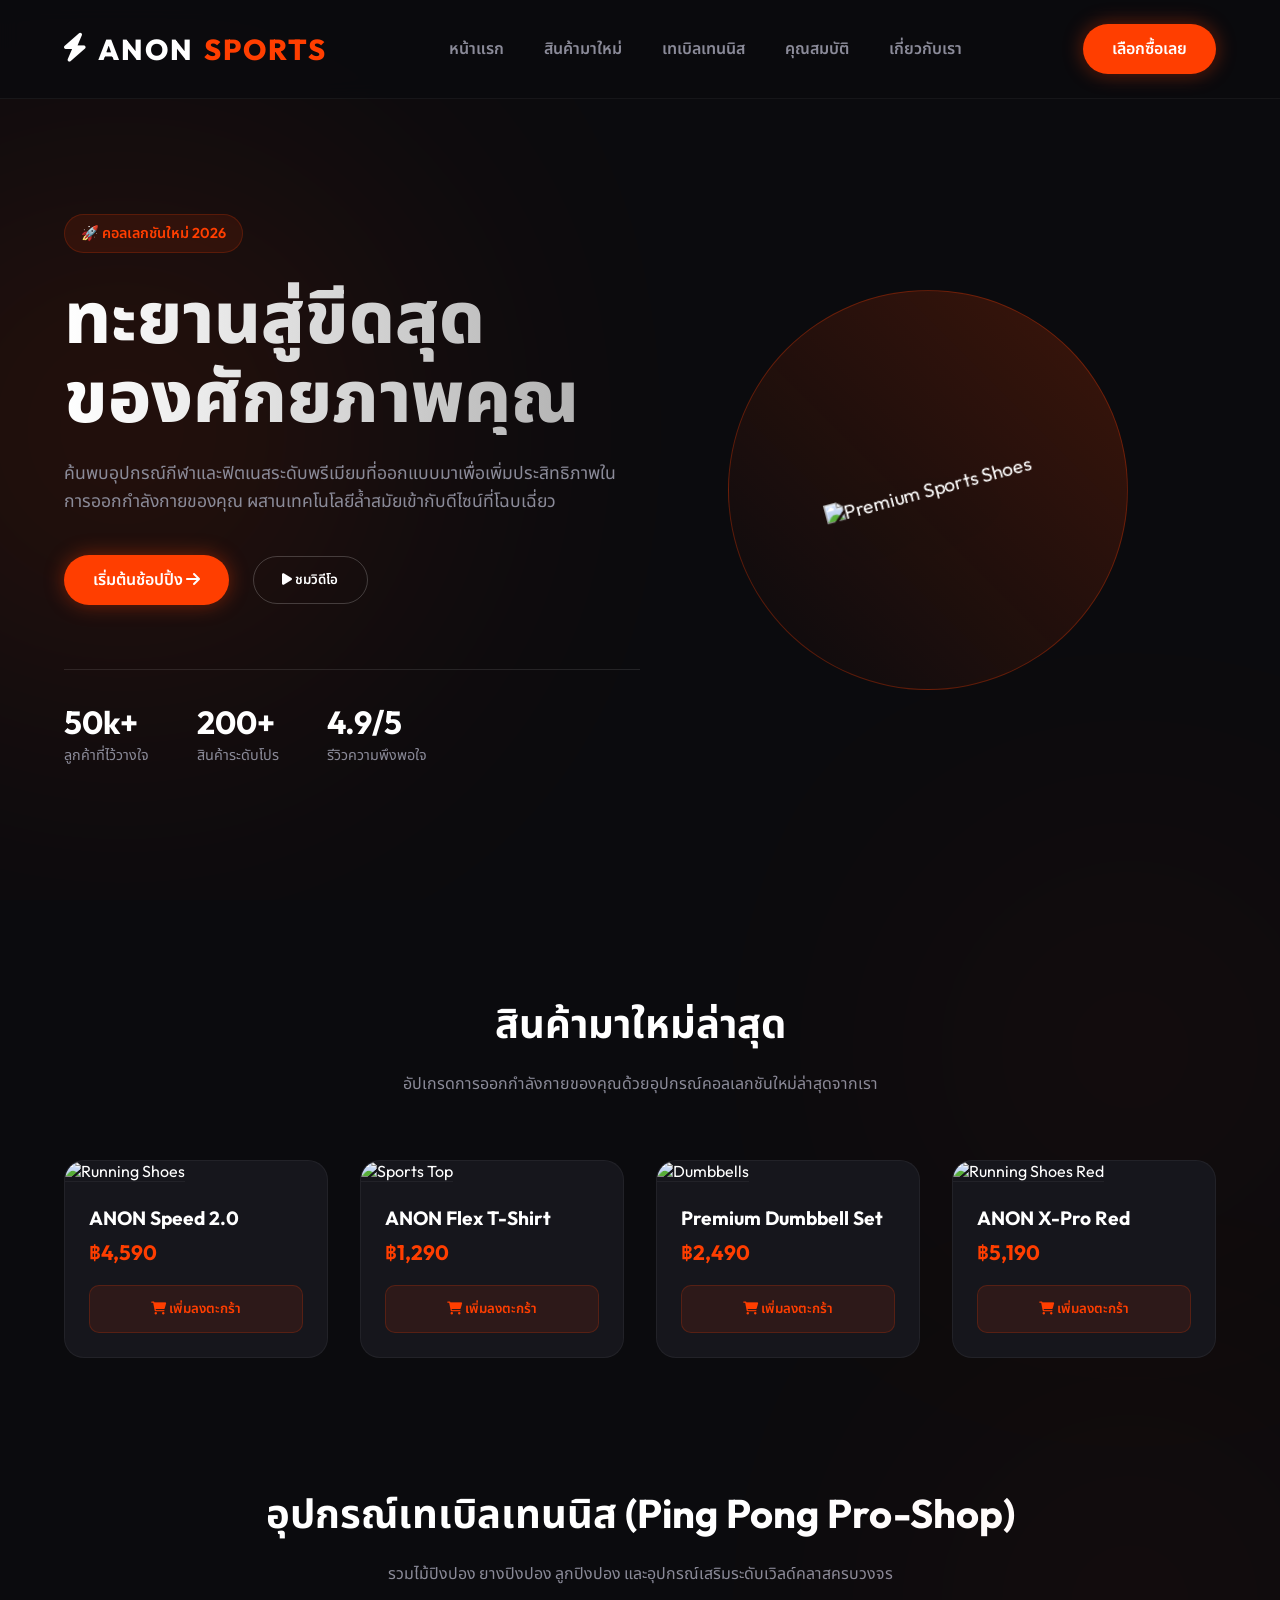
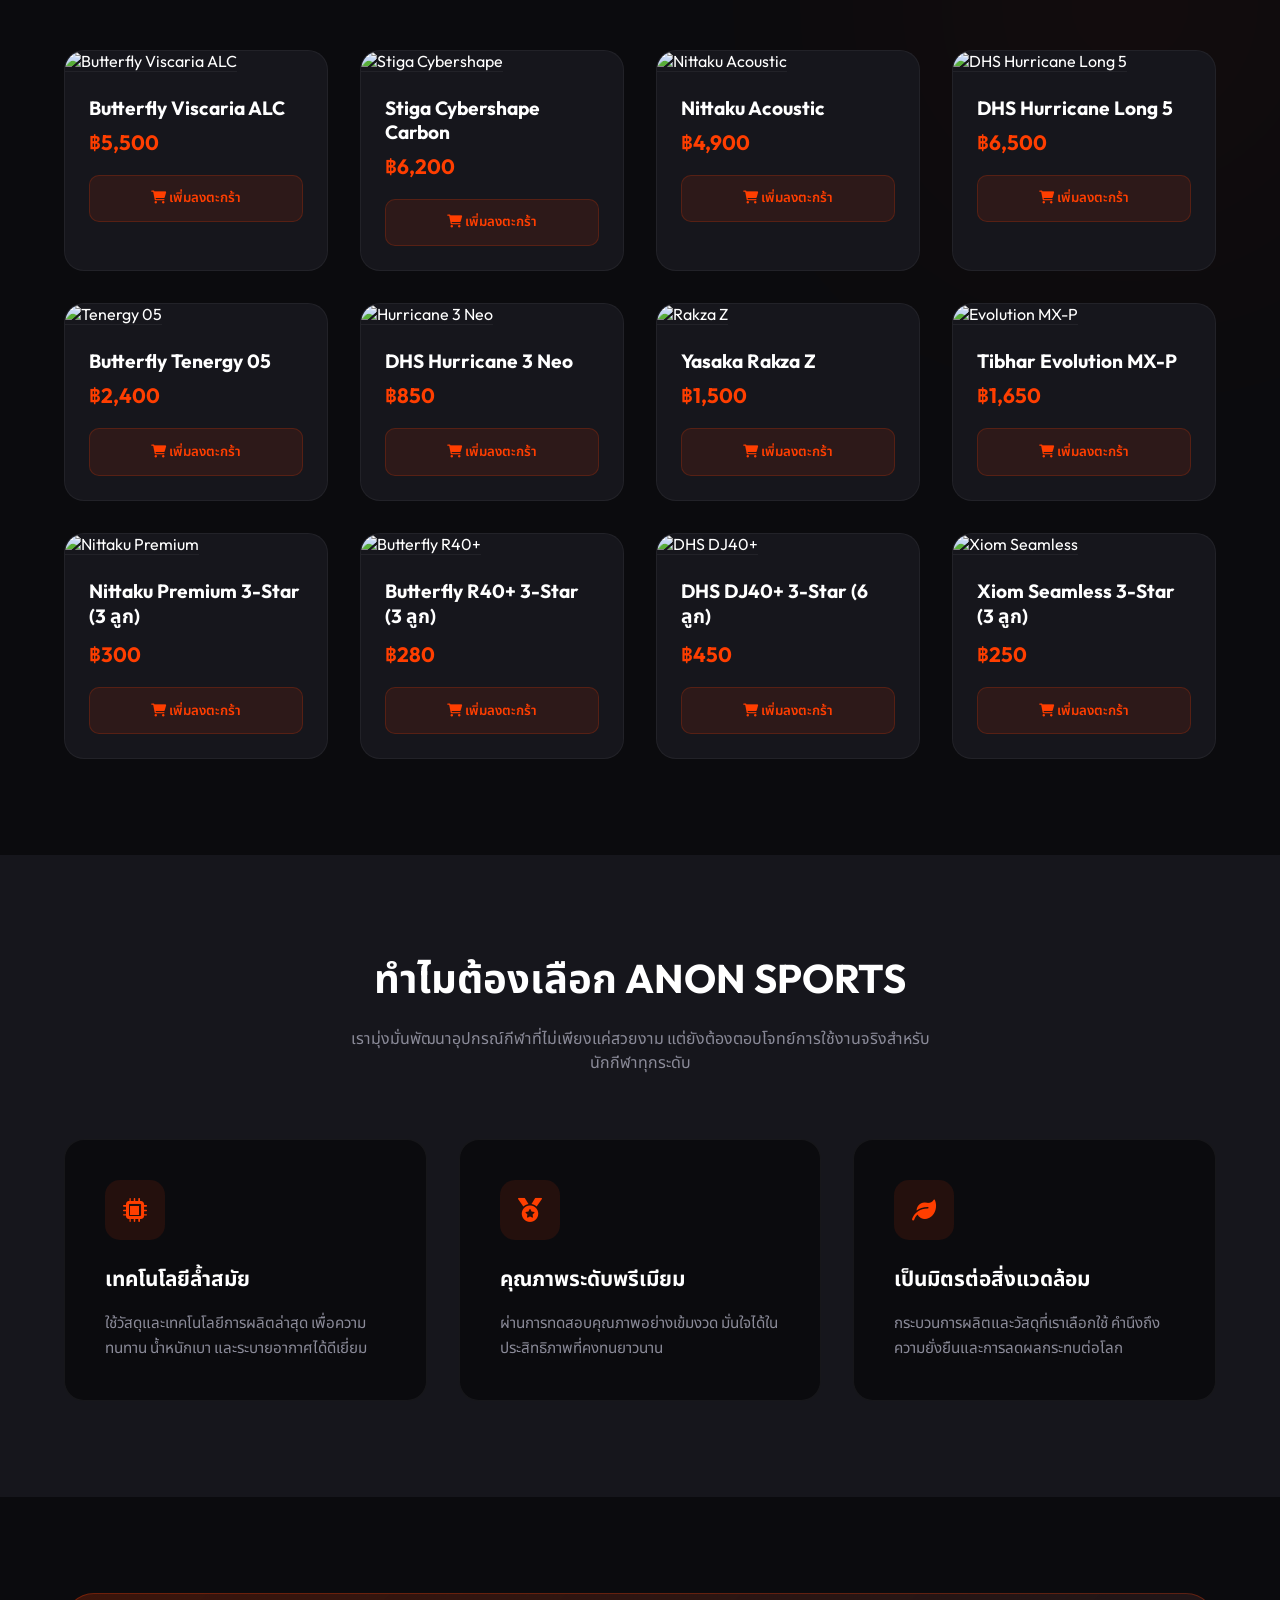
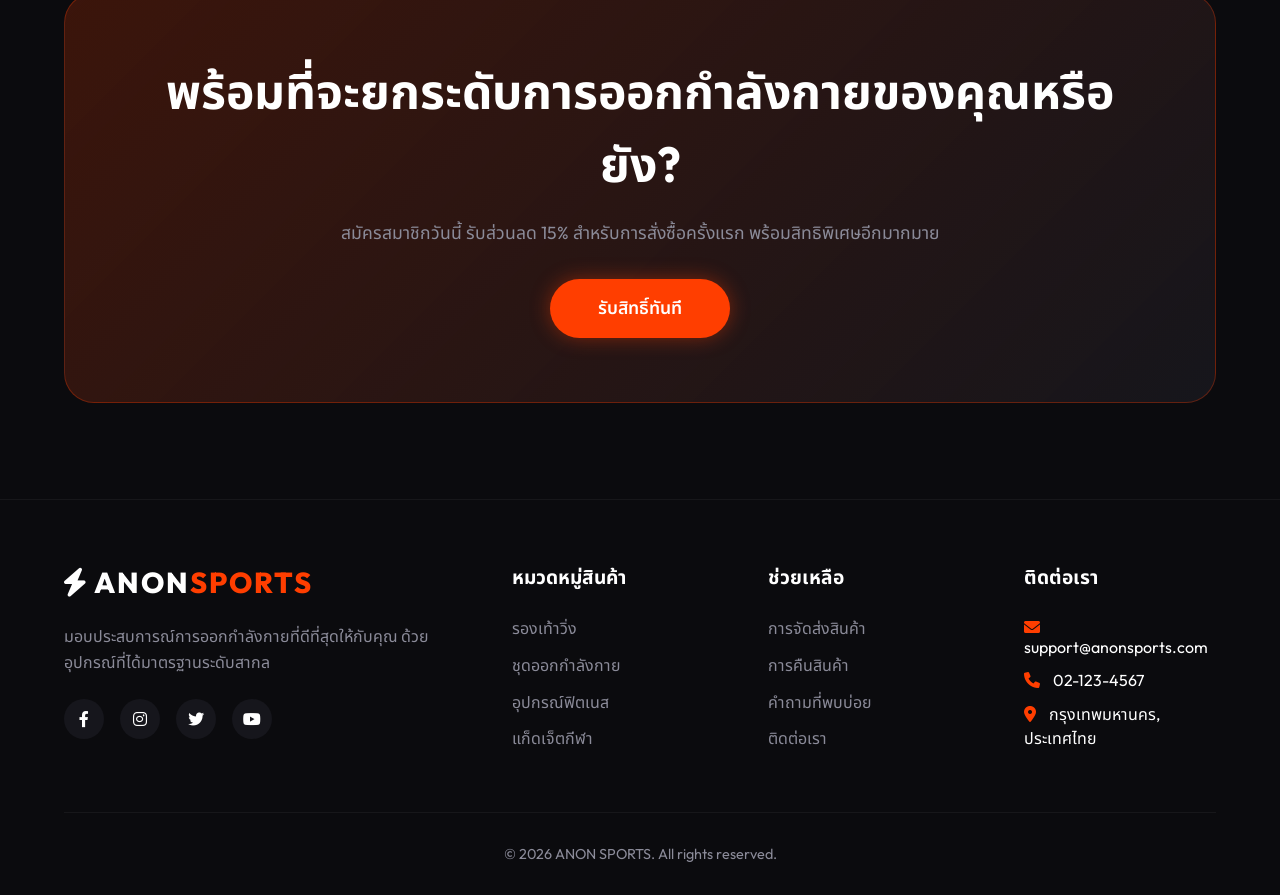
==== index1.html @ 12993f87 "send homework" ====
<!DOCTYPE html>
<html lang="th">
<head>
    <meta charset="UTF-8">
    <meta name="viewport" content="width=device-width, initial-scale=1.0">
    <meta name="referrer" content="no-referrer">
    <title>ANON SPORTS - ยกระดับศักยภาพของคุณ</title>
    <meta name="description" content="ANON SPORTS ผู้นำด้านอุปกรณ์กีฬาและฟิตเนสระดับพรีเมียม เพื่อผลลัพธ์ที่ดีที่สุดของคุณ">
    <link href="https://fonts.googleapis.com/css2?family=Outfit:wght@300;400;600;800&family=Noto+Sans+Thai:wght@300;400;600;700&display=swap" rel="stylesheet">
    <link href="https://cdnjs.cloudflare.com/ajax/libs/font-awesome/6.0.0/css/all.min.css" rel="stylesheet">
    <style>
        :root {
            --bg-color: #0b0b0e;
            --surface-color: #16161c;
            --primary-color: #ff3e00;
            --primary-glow: rgba(255, 62, 0, 0.4);
            --text-main: #ffffff;
            --text-muted: #8b8b99;
        }

        * {
            margin: 0;
            padding: 0;
            box-sizing: border-box;
            font-family: 'Outfit', 'Noto Sans Thai', sans-serif;
        }

        body {
            background-color: var(--bg-color);
            color: var(--text-main);
            overflow-x: hidden;
            scroll-behavior: smooth;
        }

        /* Navbar */
        nav {
            display: flex;
            justify-content: space-between;
            align-items: center;
            padding: 1.5rem 5%;
            position: fixed;
            width: 100%;
            top: 0;
            z-index: 100;
            background: rgba(11, 11, 14, 0.8);
            backdrop-filter: blur(10px);
            border-bottom: 1px solid rgba(255, 255, 255, 0.05);
        }

        .logo {
            font-size: 1.8rem;
            font-weight: 800;
            letter-spacing: 2px;
            color: var(--text-main);
            text-decoration: none;
            display: flex;
            align-items: center;
            gap: 10px;
        }

        .logo span {
            color: var(--primary-color);
        }

        .nav-links {
            display: flex;
            gap: 2.5rem;
        }

        .nav-links a {
            color: var(--text-muted);
            text-decoration: none;
            font-weight: 600;
            transition: color 0.3s ease;
        }

        .nav-links a:hover {
            color: var(--text-main);
        }

        .btn-primary {
            background: var(--primary-color);
            color: white;
            padding: 0.8rem 1.8rem;
            border-radius: 30px;
            text-decoration: none;
            font-weight: 600;
            transition: all 0.3s ease;
            box-shadow: 0 0 20px var(--primary-glow);
            border: none;
            cursor: pointer;
        }

        .btn-primary:hover {
            transform: translateY(-2px);
            box-shadow: 0 0 30px var(--primary-color);
            background: #ff5522;
        }

        .btn-outline {
            background: transparent;
            color: var(--text-main);
            padding: 0.8rem 1.8rem;
            border-radius: 30px;
            text-decoration: none;
            font-weight: 600;
            border: 1px solid rgba(255, 255, 255, 0.2);
            transition: all 0.3s ease;
        }

        .btn-outline:hover {
            border-color: var(--primary-color);
            color: var(--primary-color);
        }

        /* Hero Section */
        .hero {
            min-height: 100vh;
            display: flex;
            align-items: center;
            padding: 0 5%;
            padding-top: 80px;
            position: relative;
        }

        .hero::before {
            content: '';
            position: absolute;
            top: 20%;
            left: -10%;
            width: 500px;
            height: 500px;
            background: var(--primary-color);
            filter: blur(150px);
            opacity: 0.15;
            z-index: -1;
            border-radius: 50%;
        }

        .hero-content {
            flex: 1;
            max-width: 600px;
            z-index: 2;
        }

        .hero-badge {
            display: inline-block;
            padding: 0.5rem 1rem;
            background: rgba(255, 62, 0, 0.1);
            color: var(--primary-color);
            border-radius: 20px;
            font-weight: 600;
            font-size: 0.9rem;
            margin-bottom: 1.5rem;
            border: 1px solid rgba(255, 62, 0, 0.2);
        }

        .hero-title {
            font-size: 4.5rem;
            font-weight: 800;
            line-height: 1.1;
            margin-bottom: 1.5rem;
            background: linear-gradient(to right, #fff, #aaa);
            -webkit-background-clip: text;
            -webkit-text-fill-color: transparent;
        }

        .hero-desc {
            font-size: 1.1rem;
            color: var(--text-muted);
            line-height: 1.6;
            margin-bottom: 2.5rem;
        }

        .hero-actions {
            display: flex;
            gap: 1.5rem;
            align-items: center;
        }

        .hero-stats {
            display: flex;
            gap: 3rem;
            margin-top: 4rem;
            padding-top: 2rem;
            border-top: 1px solid rgba(255, 255, 255, 0.1);
        }

        .stat-item h4 {
            font-size: 2rem;
            color: var(--text-main);
            margin-bottom: 0.2rem;
        }

        .stat-item p {
            color: var(--text-muted);
            font-size: 0.9rem;
        }

        .hero-image {
            flex: 1;
            display: flex;
            justify-content: center;
            align-items: center;
            position: relative;
            z-index: 1;
        }

        .hero-image img {
            max-width: 130%;
            height: auto;
            transform: scale(1.2) rotate(-15deg);
            filter: drop-shadow(0 20px 40px rgba(0,0,0,0.5));
            animation: float 6s ease-in-out infinite;
        }

        @keyframes float {
            0% { transform: scale(1.2) rotate(-15deg) translateY(0px); }
            50% { transform: scale(1.2) rotate(-15deg) translateY(-20px); }
            100% { transform: scale(1.2) rotate(-15deg) translateY(0px); }
        }

        .circle-bg {
            position: absolute;
            width: 400px;
            height: 400px;
            border-radius: 50%;
            background: linear-gradient(45deg, transparent, rgba(255, 62, 0, 0.2));
            border: 1px solid rgba(255, 62, 0, 0.3);
            z-index: -1;
            animation: pulse 4s infinite alternate;
        }

        @keyframes pulse {
            0% { transform: scale(1); opacity: 0.5; }
            100% { transform: scale(1.05); opacity: 0.8; }
        }

        /* Features Section */
        .features {
            padding: 6rem 5%;
            background: var(--surface-color);
            position: relative;
        }

        .section-header {
            text-align: center;
            margin-bottom: 4rem;
        }

        .section-header h2 {
            font-size: 2.5rem;
            margin-bottom: 1rem;
        }

        .section-header p {
            color: var(--text-muted);
            max-width: 600px;
            margin: 0 auto;
        }

        .feature-grid {
            display: grid;
            grid-template-columns: repeat(auto-fit, minmax(300px, 1fr));
            gap: 2rem;
        }

        .feature-card {
            background: var(--bg-color);
            padding: 2.5rem;
            border-radius: 20px;
            border: 1px solid rgba(255, 255, 255, 0.05);
            transition: all 0.4s ease;
            position: relative;
            overflow: hidden;
        }

        .feature-card::before {
            content: '';
            position: absolute;
            top: 0;
            left: 0;
            width: 100%;
            height: 2px;
            background: linear-gradient(90deg, transparent, var(--primary-color), transparent);
            transform: scaleX(0);
            transition: transform 0.4s ease;
        }

        .feature-card:hover {
            transform: translateY(-10px);
            box-shadow: 0 10px 30px rgba(0,0,0,0.5);
            border-color: rgba(255, 62, 0, 0.2);
        }

        .feature-card:hover::before {
            transform: scaleX(1);
        }

        .feature-icon {
            width: 60px;
            height: 60px;
            background: rgba(255, 62, 0, 0.1);
            color: var(--primary-color);
            border-radius: 15px;
            display: flex;
            align-items: center;
            justify-content: center;
            font-size: 1.5rem;
            margin-bottom: 1.5rem;
        }

        .feature-card h3 {
            font-size: 1.3rem;
            margin-bottom: 1rem;
        }

        .feature-card p {
            color: var(--text-muted);
            line-height: 1.6;
            font-size: 0.95rem;
        }

        /* Banner Section */
        .cta-banner {
            margin: 6rem 5%;
            padding: 4rem;
            background: linear-gradient(135deg, rgba(255, 62, 0, 0.2) 0%, rgba(22, 22, 28, 1) 100%);
            border-radius: 30px;
            text-align: center;
            border: 1px solid rgba(255, 62, 0, 0.3);
            position: relative;
            overflow: hidden;
        }

        .cta-banner h2 {
            font-size: 3rem;
            margin-bottom: 1rem;
            position: relative;
            z-index: 2;
        }

        .cta-banner p {
            color: var(--text-muted);
            margin-bottom: 2rem;
            font-size: 1.1rem;
            position: relative;
            z-index: 2;
        }

        /* Footer */
        footer {
            background: var(--bg-color);
            padding: 4rem 5% 2rem;
            border-top: 1px solid rgba(255, 255, 255, 0.05);
        }

        .footer-content {
            display: grid;
            grid-template-columns: 2fr 1fr 1fr 1fr;
            gap: 4rem;
            margin-bottom: 3rem;
        }

        .footer-col h4 {
            font-size: 1.2rem;
            margin-bottom: 1.5rem;
        }

        .footer-col p {
            color: var(--text-muted);
            line-height: 1.6;
            margin-bottom: 1.5rem;
        }

        .footer-col ul {
            list-style: none;
        }

        .footer-col ul li {
            margin-bottom: 0.8rem;
        }

        .footer-col ul a {
            color: var(--text-muted);
            text-decoration: none;
            transition: color 0.3s;
        }

        .footer-col ul a:hover {
            color: var(--primary-color);
        }

        .social-links {
            display: flex;
            gap: 1rem;
        }

        .social-links a {
            width: 40px;
            height: 40px;
            border-radius: 50%;
            background: var(--surface-color);
            display: flex;
            align-items: center;
            justify-content: center;
            color: var(--text-main);
            text-decoration: none;
            transition: all 0.3s;
        }

        .social-links a:hover {
            background: var(--primary-color);
            transform: translateY(-3px);
        }

        .footer-bottom {
            text-align: center;
            padding-top: 2rem;
            border-top: 1px solid rgba(255, 255, 255, 0.05);
            color: var(--text-muted);
            font-size: 0.9rem;
        }

        /* Responsive */
        @media (max-width: 992px) {
            .hero {
                flex-direction: column;
                text-align: center;
                padding-top: 120px;
            }
            .hero-content {
                margin-bottom: 4rem;
            }
            .hero-actions, .hero-stats {
                justify-content: center;
            }
            .footer-content {
                grid-template-columns: 1fr 1fr;
            }
        }

        @media (max-width: 768px) {
            .hero-title { font-size: 3rem; }
            .nav-links { display: none; }
            .footer-content { grid-template-columns: 1fr; gap: 2rem; }
            .cta-banner { padding: 3rem 2rem; }
            .cta-banner h2 { font-size: 2rem; }
        }

        /* Products Section */
        .products {
            padding: 6rem 5%;
            background: var(--bg-color);
            position: relative;
        }
        .products::before {
            content: '';
            position: absolute;
            top: 0;
            right: 0;
            width: 300px;
            height: 300px;
            background: var(--primary-color);
            filter: blur(150px);
            opacity: 0.1;
            z-index: 0;
            border-radius: 50%;
        }
        .product-grid {
            display: grid;
            grid-template-columns: repeat(auto-fit, minmax(250px, 1fr));
            gap: 2rem;
            margin-top: 3rem;
            position: relative;
            z-index: 1;
        }
        .product-card {
            background: var(--surface-color);
            border-radius: 20px;
            overflow: hidden;
            border: 1px solid rgba(255, 255, 255, 0.05);
            transition: all 0.4s ease;
        }
        .product-card:hover {
            transform: translateY(-10px);
            border-color: var(--primary-color);
            box-shadow: 0 10px 30px rgba(255, 62, 0, 0.15);
        }
        .product-img {
            width: 100%;
            height: 250px;
            object-fit: cover;
            border-bottom: 1px solid rgba(255, 255, 255, 0.05);
            transition: transform 0.5s ease;
        }
        .product-card:hover .product-img {
            transform: scale(1.05);
        }
        .product-img-wrapper {
            overflow: hidden;
        }
        .product-info {
            padding: 1.5rem;
        }
        .product-title {
            font-size: 1.2rem;
            margin-bottom: 0.5rem;
        }
        .product-price {
            color: var(--primary-color);
            font-size: 1.3rem;
            font-weight: 700;
            margin-bottom: 1rem;
        }
        .btn-add-cart {
            width: 100%;
            padding: 0.8rem;
            background: rgba(255, 62, 0, 0.1);
            color: var(--primary-color);
            border: 1px solid rgba(255, 62, 0, 0.2);
            border-radius: 10px;
            font-weight: 600;
            cursor: pointer;
            transition: all 0.3s;
        }
        .btn-add-cart:hover {
            background: var(--primary-color);
            color: white;
        }

        /* Modal */
        .modal {
            display: none;
            position: fixed;
            z-index: 1000;
            left: 0;
            top: 0;
            width: 100%;
            height: 100%;
            background-color: rgba(0, 0, 0, 0.8);
            backdrop-filter: blur(5px);
            align-items: center;
            justify-content: center;
            opacity: 0;
            transition: opacity 0.3s ease;
        }
        .modal.show {
            display: flex;
            opacity: 1;
            animation: fadeIn 0.3s ease;
        }
        @keyframes fadeIn {
            from { opacity: 0; }
            to { opacity: 1; }
        }
        .modal-content {
            background: #000;
            padding: 0;
            border-radius: 15px;
            width: 90%;
            max-width: 800px;
            position: relative;
            box-shadow: 0 0 30px rgba(255, 62, 0, 0.3);
            border: 1px solid rgba(255, 62, 0, 0.2);
            transform: scale(0.9);
            transition: transform 0.3s ease;
        }
        .modal.show .modal-content {
            transform: scale(1);
        }
        .close-modal {
            position: absolute;
            top: -40px;
            right: 0;
            color: #fff;
            font-size: 2.5rem;
            cursor: pointer;
            transition: color 0.3s;
            line-height: 1;
        }
        .close-modal:hover {
            color: var(--primary-color);
        }
        .video-container {
            position: relative;
            padding-bottom: 56.25%; /* 16:9 */
            height: 0;
            border-radius: 15px;
            overflow: hidden;
        }
        .video-container iframe {
            position: absolute;
            top: 0;
            left: 0;
            width: 100%;
            height: 100%;
        }
    </style>
</head>
<body>

    <nav>
        <a href="#" class="logo">
            <i class="fa-solid fa-bolt"></i> ANON<span>SPORTS</span>
        </a>
        <div class="nav-links">
            <a href="#home">หน้าแรก</a>
            <a href="#shop">สินค้ามาใหม่</a>
            <a href="#table-tennis">เทเบิลเทนนิส</a>
            <a href="#features">คุณสมบัติ</a>
            <a href="#about">เกี่ยวกับเรา</a>
        </div>
        <a href="#shop" class="btn-primary">เลือกซื้อเลย</a>
    </nav>

    <section class="hero" id="home">
        <div class="hero-content">
            <div class="hero-badge">🚀 คอลเลกชันใหม่ 2026</div>
            <h1 class="hero-title">ทะยานสู่ขีดสุด<br>ของศักยภาพคุณ</h1>
            <p class="hero-desc">ค้นพบอุปกรณ์กีฬาและฟิตเนสระดับพรีเมียมที่ออกแบบมาเพื่อเพิ่มประสิทธิภาพในการออกกำลังกายของคุณ ผสานเทคโนโลยีล้ำสมัยเข้ากับดีไซน์ที่โฉบเฉี่ยว</p>
            <div class="hero-actions">
                <a href="#shop" class="btn-primary">เริ่มต้นช้อปปิ้ง <i class="fa-solid fa-arrow-right ml-2"></i></a>
                <button onclick="openVideoModal()" class="btn-outline" style="cursor: pointer;"><i class="fa-solid fa-play"></i> ชมวิดีโอ</button>
            </div>
            <div class="hero-stats">
                <div class="stat-item">
                    <h4>50k+</h4>
                    <p>ลูกค้าที่ไว้วางใจ</p>
                </div>
                <div class="stat-item">
                    <h4>200+</h4>
                    <p>สินค้าระดับโปร</p>
                </div>
                <div class="stat-item">
                    <h4>4.9/5</h4>
                    <p>รีวิวความพึงพอใจ</p>
                </div>
            </div>
        </div>
        <div class="hero-image">
            <div class="circle-bg"></div>
            <!-- ใช้รูปภาพรองเท้ากีฬาที่สร้างขึ้นมา -->
            <img src="file:///C:/Users/Computer_SSKRU/.gemini/antigravity-ide/brain/1b9cc4ba-f408-4944-8f1a-9b7849f3a61f/hero_sports_shoes_1781489389953.png" alt="Premium Sports Shoes">
        </div>
    </section>

    <section class="products" id="shop">
        <div class="section-header">
            <h2>สินค้ามาใหม่ล่าสุด</h2>
            <p>อัปเกรดการออกกำลังกายของคุณด้วยอุปกรณ์คอลเลกชันใหม่ล่าสุดจากเรา</p>
        </div>
        <div class="product-grid">
            <!-- Product 1 -->
            <div class="product-card">
                <div class="product-img-wrapper">
                    <img src="https://images.unsplash.com/photo-1542291026-7eec264c27ff?ixlib=rb-4.0.3&auto=format&fit=crop&w=600&q=80" alt="Running Shoes" class="product-img">
                </div>
                <div class="product-info">
                    <h3 class="product-title">ANON Speed 2.0</h3>
                    <div class="product-price">฿4,590</div>
                    <button class="btn-add-cart"><i class="fa-solid fa-cart-shopping"></i> เพิ่มลงตะกร้า</button>
                </div>
            </div>
            <!-- Product 2 -->
            <div class="product-card">
                <div class="product-img-wrapper">
                    <img src="https://images.unsplash.com/photo-1554260570-e9689a3418b8?ixlib=rb-4.0.3&auto=format&fit=crop&w=600&q=80" alt="Sports Top" class="product-img">
                </div>
                <div class="product-info">
                    <h3 class="product-title">ANON Flex T-Shirt</h3>
                    <div class="product-price">฿1,290</div>
                    <button class="btn-add-cart"><i class="fa-solid fa-cart-shopping"></i> เพิ่มลงตะกร้า</button>
                </div>
            </div>
            <!-- Product 3 -->
            <div class="product-card">
                <div class="product-img-wrapper">
                    <img src="https://images.unsplash.com/photo-1571019614242-c5c5dee9f50b?ixlib=rb-4.0.3&auto=format&fit=crop&w=600&q=80" alt="Dumbbells" class="product-img">
                </div>
                <div class="product-info">
                    <h3 class="product-title">Premium Dumbbell Set</h3>
                    <div class="product-price">฿2,490</div>
                    <button class="btn-add-cart"><i class="fa-solid fa-cart-shopping"></i> เพิ่มลงตะกร้า</button>
                </div>
            </div>
            <!-- Product 4 -->
            <div class="product-card">
                <div class="product-img-wrapper">
                    <img src="https://images.unsplash.com/photo-1608231387042-66d1773070a5?ixlib=rb-4.0.3&auto=format&fit=crop&w=600&q=80" alt="Running Shoes Red" class="product-img">
                </div>
                <div class="product-info">
                    <h3 class="product-title">ANON X-Pro Red</h3>
                    <div class="product-price">฿5,190</div>
                    <button class="btn-add-cart"><i class="fa-solid fa-cart-shopping"></i> เพิ่มลงตะกร้า</button>
                </div>
            </div>
        </div>
    </section>

    <!-- Table Tennis Equipment Section -->
    <section class="products" id="table-tennis" style="padding-top: 2rem;">
        <div class="section-header">
            <h2>อุปกรณ์เทเบิลเทนนิส (Ping Pong Pro-Shop)</h2>
            <p>รวมไม้ปิงปอง ยางปิงปอง ลูกปิงปอง และอุปกรณ์เสริมระดับเวิลด์คลาสครบวงจร</p>
        </div>
        <div class="product-grid">
            <!-- Blades -->
            <div class="product-card">
                <div class="product-img-wrapper">
                    <img src="https://images.unsplash.com/photo-1534158914592-062992fbe900?w=600&h=400&fit=crop" alt="Butterfly Viscaria ALC" class="product-img" style="object-fit: cover;">
                </div>
                <div class="product-info">
                    <h3 class="product-title">Butterfly Viscaria ALC</h3>
                    <div class="product-price">฿5,500</div>
                    <button class="btn-add-cart"><i class="fa-solid fa-cart-shopping"></i> เพิ่มลงตะกร้า</button>
                </div>
            </div>
            <div class="product-card">
                <div class="product-img-wrapper">
                    <img src="https://images.unsplash.com/photo-1534158914592-062992fbe900?w=600&h=400&fit=crop" alt="Stiga Cybershape" class="product-img" style="object-fit: cover;">
                </div>
                <div class="product-info">
                    <h3 class="product-title">Stiga Cybershape Carbon</h3>
                    <div class="product-price">฿6,200</div>
                    <button class="btn-add-cart"><i class="fa-solid fa-cart-shopping"></i> เพิ่มลงตะกร้า</button>
                </div>
            </div>
            <div class="product-card">
                <div class="product-img-wrapper">
                    <img src="https://images.unsplash.com/photo-1534158914592-062992fbe900?w=600&h=400&fit=crop" alt="Nittaku Acoustic" class="product-img" style="object-fit: cover;">
                </div>
                <div class="product-info">
                    <h3 class="product-title">Nittaku Acoustic</h3>
                    <div class="product-price">฿4,900</div>
                    <button class="btn-add-cart"><i class="fa-solid fa-cart-shopping"></i> เพิ่มลงตะกร้า</button>
                </div>
            </div>
            <div class="product-card">
                <div class="product-img-wrapper">
                    <img src="https://images.unsplash.com/photo-1534158914592-062992fbe900?w=600&h=400&fit=crop" alt="DHS Hurricane Long 5" class="product-img" style="object-fit: cover;">
                </div>
                <div class="product-info">
                    <h3 class="product-title">DHS Hurricane Long 5</h3>
                    <div class="product-price">฿6,500</div>
                    <button class="btn-add-cart"><i class="fa-solid fa-cart-shopping"></i> เพิ่มลงตะกร้า</button>
                </div>
            </div>

            <!-- Rubbers -->
            <div class="product-card">
                <div class="product-img-wrapper">
                    <img src="https://images.unsplash.com/photo-1609710228159-0fa9bd7c0827?w=600&h=400&fit=crop" alt="Tenergy 05" class="product-img" style="object-fit: cover;">
                </div>
                <div class="product-info">
                    <h3 class="product-title">Butterfly Tenergy 05</h3>
                    <div class="product-price">฿2,400</div>
                    <button class="btn-add-cart"><i class="fa-solid fa-cart-shopping"></i> เพิ่มลงตะกร้า</button>
                </div>
            </div>
            <div class="product-card">
                <div class="product-img-wrapper">
                    <img src="https://images.unsplash.com/photo-1609710228159-0fa9bd7c0827?w=600&h=400&fit=crop" alt="Hurricane 3 Neo" class="product-img" style="object-fit: cover;">
                </div>
                <div class="product-info">
                    <h3 class="product-title">DHS Hurricane 3 Neo</h3>
                    <div class="product-price">฿850</div>
                    <button class="btn-add-cart"><i class="fa-solid fa-cart-shopping"></i> เพิ่มลงตะกร้า</button>
                </div>
            </div>
            <div class="product-card">
                <div class="product-img-wrapper">
                    <img src="https://images.unsplash.com/photo-1609710228159-0fa9bd7c0827?w=600&h=400&fit=crop" alt="Rakza Z" class="product-img" style="object-fit: cover;">
                </div>
                <div class="product-info">
                    <h3 class="product-title">Yasaka Rakza Z</h3>
                    <div class="product-price">฿1,500</div>
                    <button class="btn-add-cart"><i class="fa-solid fa-cart-shopping"></i> เพิ่มลงตะกร้า</button>
                </div>
            </div>
            <div class="product-card">
                <div class="product-img-wrapper">
                    <img src="https://images.unsplash.com/photo-1609710228159-0fa9bd7c0827?w=600&h=400&fit=crop" alt="Evolution MX-P" class="product-img" style="object-fit: cover;">
                </div>
                <div class="product-info">
                    <h3 class="product-title">Tibhar Evolution MX-P</h3>
                    <div class="product-price">฿1,650</div>
                    <button class="btn-add-cart"><i class="fa-solid fa-cart-shopping"></i> เพิ่มลงตะกร้า</button>
                </div>
            </div>

            <!-- Balls -->
            <div class="product-card">
                <div class="product-img-wrapper">
                    <img src="file:///C:/Users/Computer_SSKRU/.gemini/antigravity-ide/brain/1b9cc4ba-f408-4944-8f1a-9b7849f3a61f/tt_balls_1781491845977.png" alt="Nittaku Premium" class="product-img" style="object-fit: cover;">
                </div>
                <div class="product-info">
                    <h3 class="product-title">Nittaku Premium 3-Star (3 ลูก)</h3>
                    <div class="product-price">฿300</div>
                    <button class="btn-add-cart"><i class="fa-solid fa-cart-shopping"></i> เพิ่มลงตะกร้า</button>
                </div>
            </div>
            <div class="product-card">
                <div class="product-img-wrapper">
                    <img src="file:///C:/Users/Computer_SSKRU/.gemini/antigravity-ide/brain/1b9cc4ba-f408-4944-8f1a-9b7849f3a61f/tt_balls_1781491845977.png" alt="Butterfly R40+" class="product-img" style="object-fit: cover;">
                </div>
                <div class="product-info">
                    <h3 class="product-title">Butterfly R40+ 3-Star (3 ลูก)</h3>
                    <div class="product-price">฿280</div>
                    <button class="btn-add-cart"><i class="fa-solid fa-cart-shopping"></i> เพิ่มลงตะกร้า</button>
                </div>
            </div>
            <div class="product-card">
                <div class="product-img-wrapper">
                    <img src="file:///C:/Users/Computer_SSKRU/.gemini/antigravity-ide/brain/1b9cc4ba-f408-4944-8f1a-9b7849f3a61f/tt_balls_1781491845977.png" alt="DHS DJ40+" class="product-img" style="object-fit: cover;">
                </div>
                <div class="product-info">
                    <h3 class="product-title">DHS DJ40+ 3-Star (6 ลูก)</h3>
                    <div class="product-price">฿450</div>
                    <button class="btn-add-cart"><i class="fa-solid fa-cart-shopping"></i> เพิ่มลงตะกร้า</button>
                </div>
            </div>
            <div class="product-card">
                <div class="product-img-wrapper">
                    <img src="file:///C:/Users/Computer_SSKRU/.gemini/antigravity-ide/brain/1b9cc4ba-f408-4944-8f1a-9b7849f3a61f/tt_balls_1781491845977.png" alt="Xiom Seamless" class="product-img" style="object-fit: cover;">
                </div>
                <div class="product-info">
                    <h3 class="product-title">Xiom Seamless 3-Star (3 ลูก)</h3>
                    <div class="product-price">฿250</div>
                    <button class="btn-add-cart"><i class="fa-solid fa-cart-shopping"></i> เพิ่มลงตะกร้า</button>
                </div>
            </div>

        </div>
    </section>

    <section class="features" id="features">
        <div class="section-header">
            <h2>ทำไมต้องเลือก ANON SPORTS</h2>
            <p>เรามุ่งมั่นพัฒนาอุปกรณ์กีฬาที่ไม่เพียงแค่สวยงาม แต่ยังต้องตอบโจทย์การใช้งานจริงสำหรับนักกีฬาทุกระดับ</p>
        </div>
        <div class="feature-grid">
            <div class="feature-card">
                <div class="feature-icon"><i class="fa-solid fa-microchip"></i></div>
                <h3>เทคโนโลยีล้ำสมัย</h3>
                <p>ใช้วัสดุและเทคโนโลยีการผลิตล่าสุด เพื่อความทนทาน น้ำหนักเบา และระบายอากาศได้ดีเยี่ยม</p>
            </div>
            <div class="feature-card">
                <div class="feature-icon"><i class="fa-solid fa-medal"></i></div>
                <h3>คุณภาพระดับพรีเมียม</h3>
                <p>ผ่านการทดสอบคุณภาพอย่างเข้มงวด มั่นใจได้ในประสิทธิภาพที่คงทนยาวนาน</p>
            </div>
            <div class="feature-card">
                <div class="feature-icon"><i class="fa-solid fa-leaf"></i></div>
                <h3>เป็นมิตรต่อสิ่งแวดล้อม</h3>
                <p>กระบวนการผลิตและวัสดุที่เราเลือกใช้ คำนึงถึงความยั่งยืนและการลดผลกระทบต่อโลก</p>
            </div>
        </div>
    </section>

    <section class="cta-banner">
        <h2>พร้อมที่จะยกระดับการออกกำลังกายของคุณหรือยัง?</h2>
        <p>สมัครสมาชิกวันนี้ รับส่วนลด 15% สำหรับการสั่งซื้อครั้งแรก พร้อมสิทธิพิเศษอีกมากมาย</p>
        <a href="#register" class="btn-primary" style="display: inline-block; padding: 1rem 3rem; font-size: 1.1rem;">รับสิทธิ์ทันที</a>
    </section>

    <footer>
        <div class="footer-content">
            <div class="footer-col">
                <a href="#" class="logo" style="margin-bottom: 1.5rem; display: inline-block;">
                    <i class="fa-solid fa-bolt"></i> ANON<span>SPORTS</span>
                </a>
                <p>มอบประสบการณ์การออกกำลังกายที่ดีที่สุดให้กับคุณ ด้วยอุปกรณ์ที่ได้มาตรฐานระดับสากล</p>
                <div class="social-links">
                    <a href="#"><i class="fa-brands fa-facebook-f"></i></a>
                    <a href="#"><i class="fa-brands fa-instagram"></i></a>
                    <a href="#"><i class="fa-brands fa-twitter"></i></a>
                    <a href="#"><i class="fa-brands fa-youtube"></i></a>
                </div>
            </div>
            <div class="footer-col">
                <h4>หมวดหมู่สินค้า</h4>
                <ul>
                    <li><a href="#">รองเท้าวิ่ง</a></li>
                    <li><a href="#">ชุดออกกำลังกาย</a></li>
                    <li><a href="#">อุปกรณ์ฟิตเนส</a></li>
                    <li><a href="#">แก็ดเจ็ตกีฬา</a></li>
                </ul>
            </div>
            <div class="footer-col">
                <h4>ช่วยเหลือ</h4>
                <ul>
                    <li><a href="#">การจัดส่งสินค้า</a></li>
                    <li><a href="#">การคืนสินค้า</a></li>
                    <li><a href="#">คำถามที่พบบ่อย</a></li>
                    <li><a href="#">ติดต่อเรา</a></li>
                </ul>
            </div>
            <div class="footer-col">
                <h4>ติดต่อเรา</h4>
                <ul>
                    <li><i class="fa-solid fa-envelope" style="color: var(--primary-color); margin-right: 10px;"></i> support@anonsports.com</li>
                    <li><i class="fa-solid fa-phone" style="color: var(--primary-color); margin-right: 10px;"></i> 02-123-4567</li>
                    <li><i class="fa-solid fa-location-dot" style="color: var(--primary-color); margin-right: 10px;"></i> กรุงเทพมหานคร, ประเทศไทย</li>
                </ul>
            </div>
        </div>
        <div class="footer-bottom">
            <p>&copy; 2026 ANON SPORTS. All rights reserved.</p>
        </div>
    </footer>

    <!-- Video Modal -->
    <div id="videoModal" class="modal">
        <div class="modal-content">
            <span class="close-modal" onclick="closeVideoModal()">&times;</span>
            <div class="video-container">
                <iframe id="videoIframe" src="" frameborder="0" allow="accelerometer; autoplay; clipboard-write; encrypted-media; gyroscope; picture-in-picture" allowfullscreen></iframe>
            </div>
        </div>
    </div>

    <script>
        const modal = document.getElementById('videoModal');
        const iframe = document.getElementById('videoIframe');
        // YouTube video link with autoplay
        const videoUrl = "https://www.youtube.com/embed/jZfE5-V1d8g?autoplay=1";

        function openVideoModal() {
            modal.classList.add('show');
            iframe.src = videoUrl;
        }

        function closeVideoModal() {
            modal.classList.remove('show');
            iframe.src = ""; // Stop the video
        }

        // Close modal when clicking outside
        window.onclick = function(event) {
            if (event.target == modal) {
                closeVideoModal();
            }
        }
    </script>
</body>
</html>
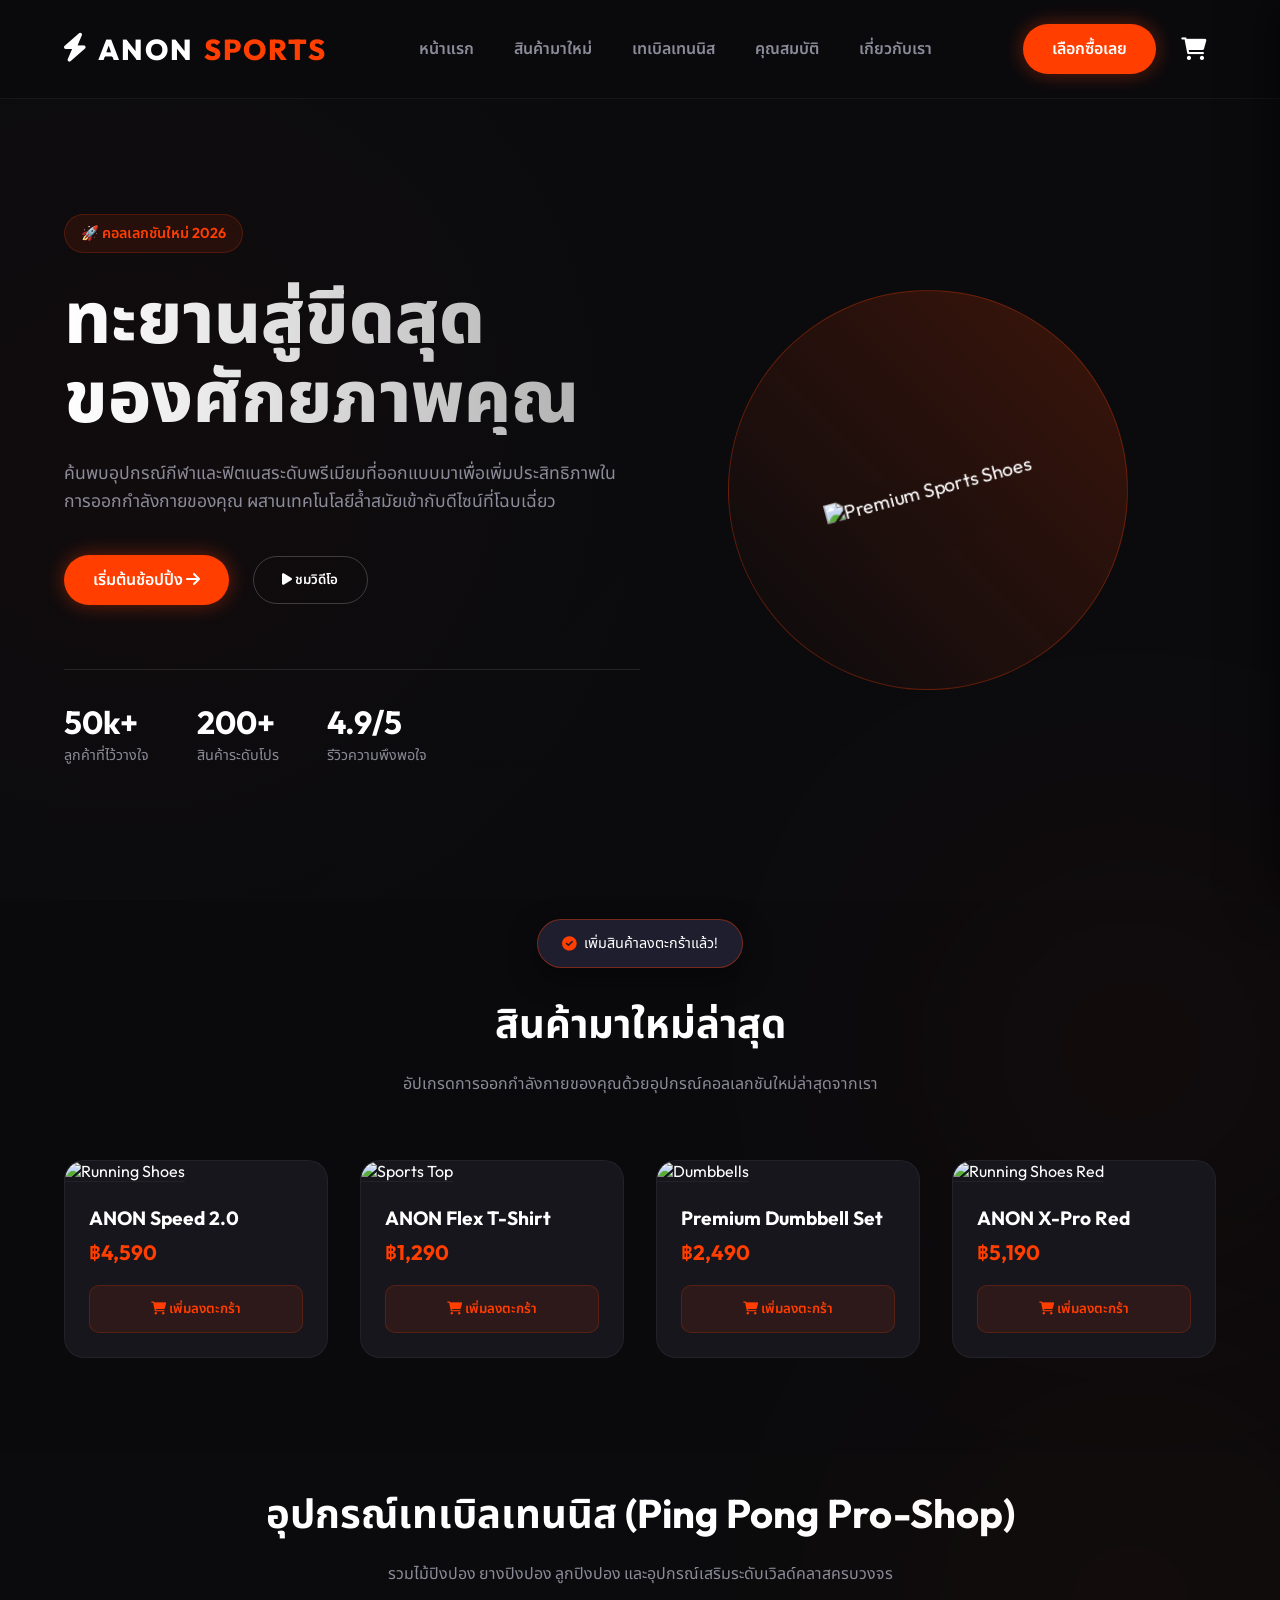
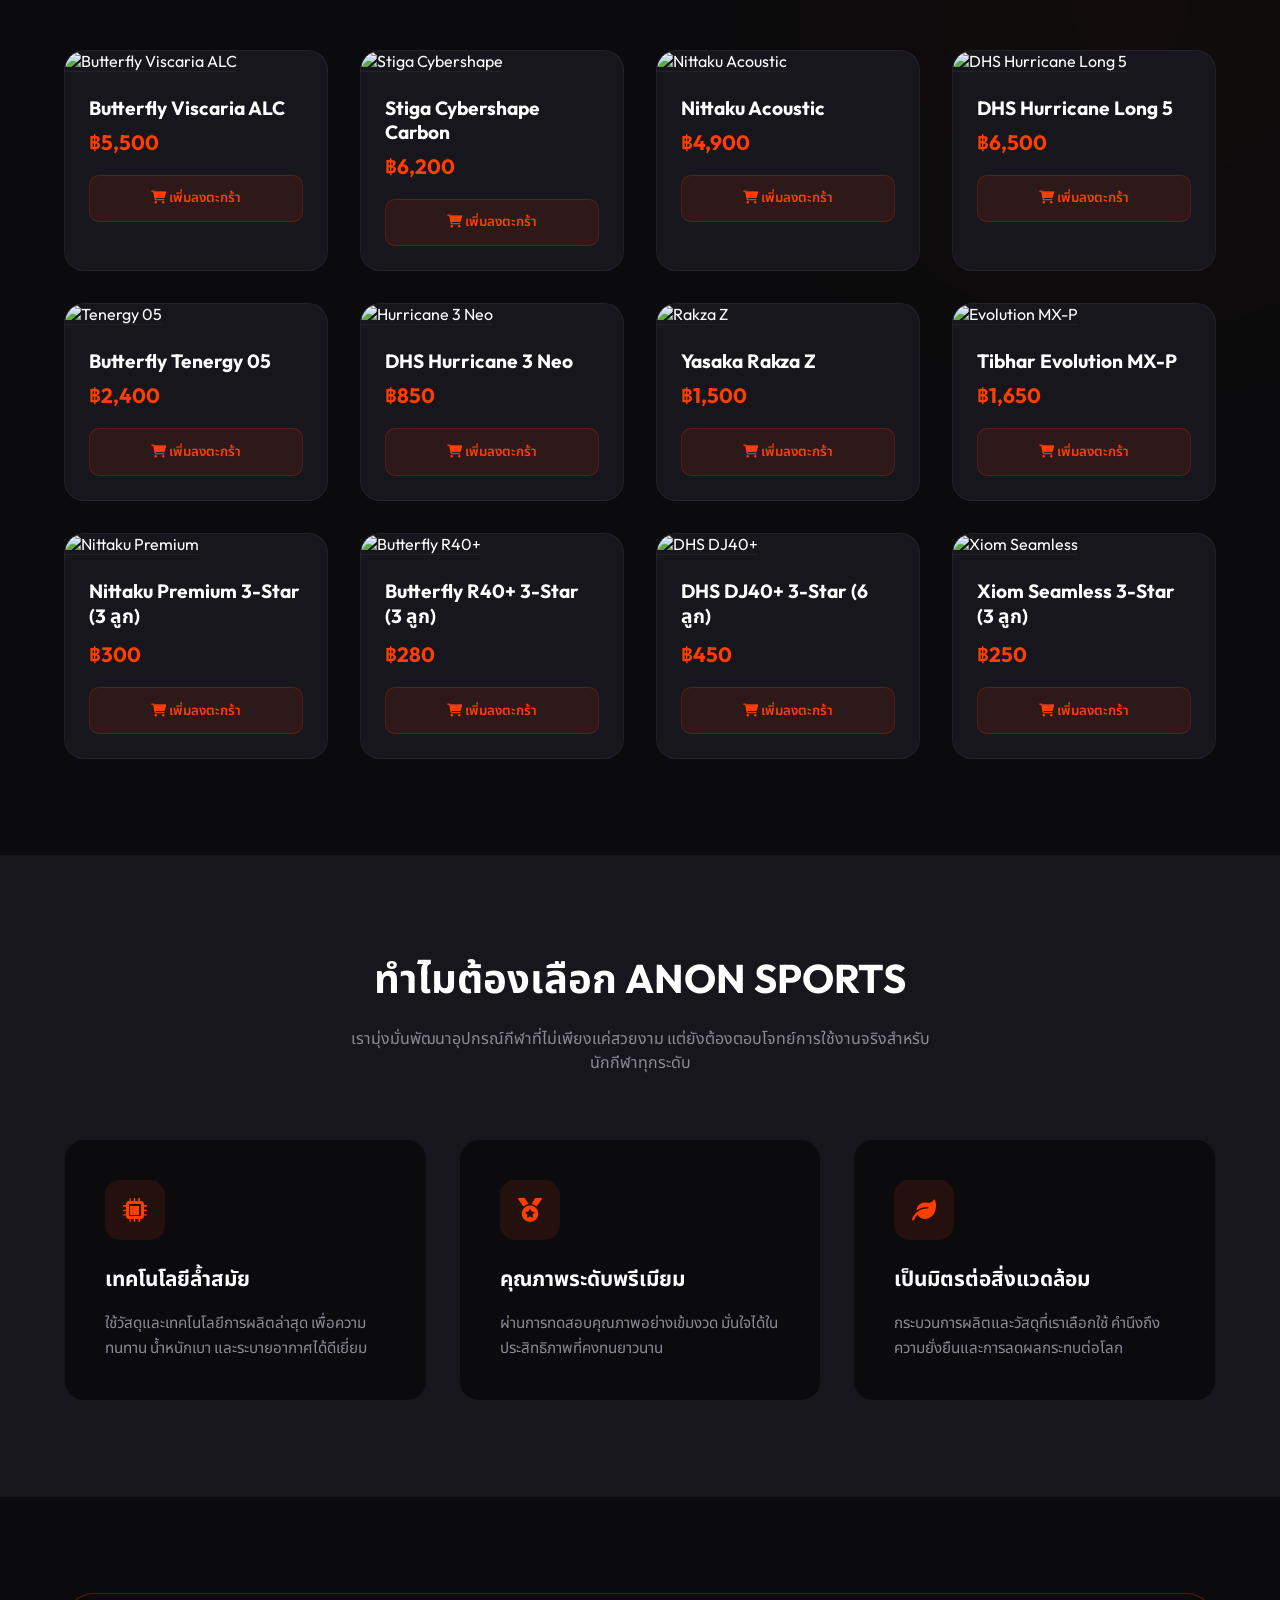
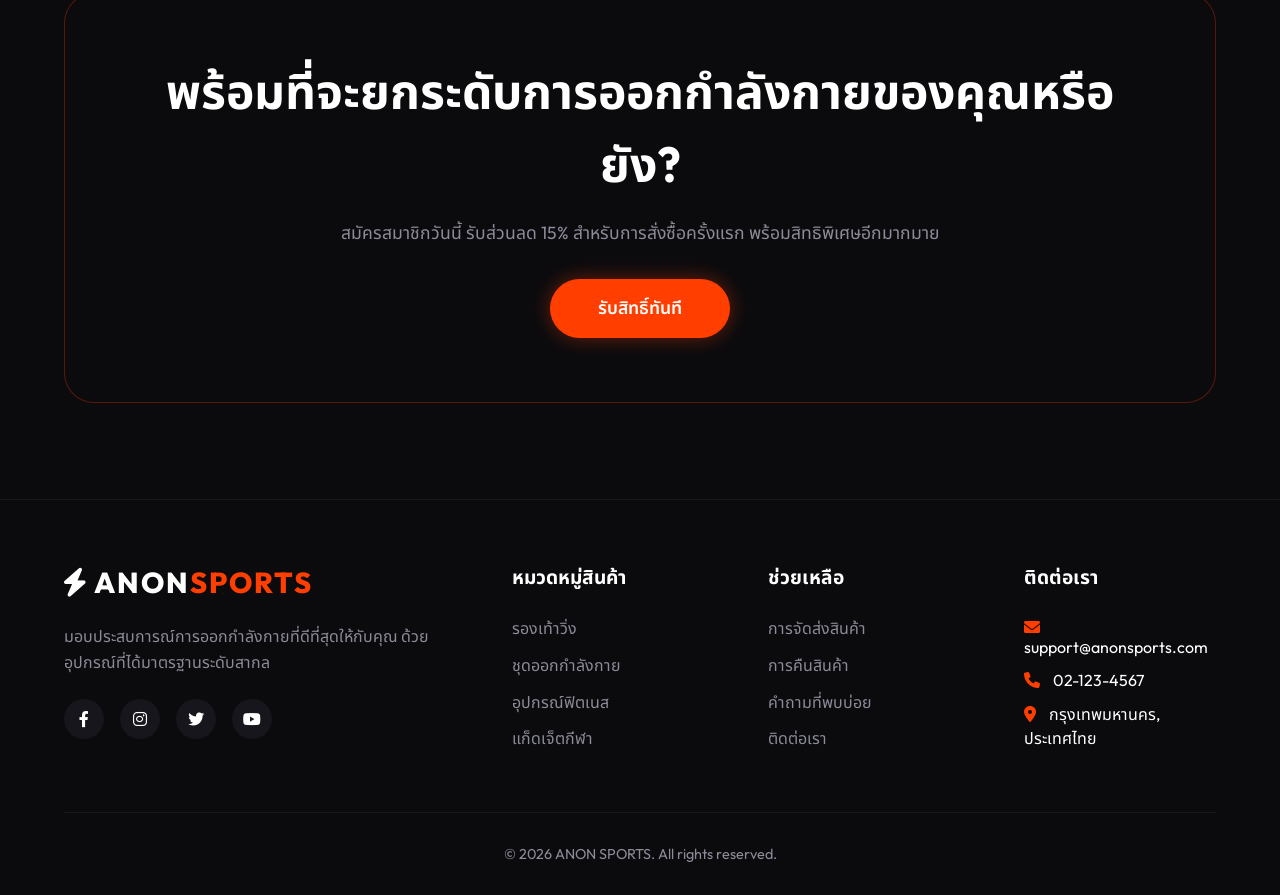
==== commit f8d8fc8a: "send homework" ====
--- a/index1.html
+++ b/index1.html
@@ -1,12 +1,16 @@
 <!DOCTYPE html>
 <html lang="th">
+
 <head>
     <meta charset="UTF-8">
     <meta name="viewport" content="width=device-width, initial-scale=1.0">
     <meta name="referrer" content="no-referrer">
     <title>ANON SPORTS - ยกระดับศักยภาพของคุณ</title>
-    <meta name="description" content="ANON SPORTS ผู้นำด้านอุปกรณ์กีฬาและฟิตเนสระดับพรีเมียม เพื่อผลลัพธ์ที่ดีที่สุดของคุณ">
-    <link href="https://fonts.googleapis.com/css2?family=Outfit:wght@300;400;600;800&family=Noto+Sans+Thai:wght@300;400;600;700&display=swap" rel="stylesheet">
+    <meta name="description"
+        content="ANON SPORTS ผู้นำด้านอุปกรณ์กีฬาและฟิตเนสระดับพรีเมียม เพื่อผลลัพธ์ที่ดีที่สุดของคุณ">
+    <link
+        href="https://fonts.googleapis.com/css2?family=Outfit:wght@300;400;600;800&family=Noto+Sans+Thai:wght@300;400;600;700&display=swap"
+        rel="stylesheet">
     <link href="https://cdnjs.cloudflare.com/ajax/libs/font-awesome/6.0.0/css/all.min.css" rel="stylesheet">
     <style>
         :root {
@@ -121,6 +125,23 @@
             padding: 0 5%;
             padding-top: 80px;
             position: relative;
+            background-image: url('file:///C:/Users/Computer_SSKRU/.gemini/antigravity-ide/brain/1b9cc4ba-f408-4944-8f1a-9b7849f3a61f/sports_bg_hero_1781492513303.png');
+            background-size: cover;
+            background-position: center;
+            background-attachment: fixed;
+        }
+
+        .hero::after {
+            content: '';
+            position: absolute;
+            inset: 0;
+            background: linear-gradient(135deg, rgba(11, 11, 14, 0.82) 0%, rgba(11, 11, 14, 0.55) 60%, rgba(11, 11, 14, 0.85) 100%);
+            z-index: 0;
+        }
+
+        .hero>* {
+            position: relative;
+            z-index: 1;
         }
 
         .hero::before {
@@ -132,8 +153,8 @@
             height: 500px;
             background: var(--primary-color);
             filter: blur(150px);
-            opacity: 0.15;
-            z-index: -1;
+            opacity: 0.12;
+            z-index: 0;
             border-radius: 50%;
         }
 
@@ -210,14 +231,22 @@
             max-width: 130%;
             height: auto;
             transform: scale(1.2) rotate(-15deg);
-            filter: drop-shadow(0 20px 40px rgba(0,0,0,0.5));
+            filter: drop-shadow(0 20px 40px rgba(0, 0, 0, 0.5));
             animation: float 6s ease-in-out infinite;
         }
 
         @keyframes float {
-            0% { transform: scale(1.2) rotate(-15deg) translateY(0px); }
-            50% { transform: scale(1.2) rotate(-15deg) translateY(-20px); }
-            100% { transform: scale(1.2) rotate(-15deg) translateY(0px); }
+            0% {
+                transform: scale(1.2) rotate(-15deg) translateY(0px);
+            }
+
+            50% {
+                transform: scale(1.2) rotate(-15deg) translateY(-20px);
+            }
+
+            100% {
+                transform: scale(1.2) rotate(-15deg) translateY(0px);
+            }
         }
 
         .circle-bg {
@@ -232,8 +261,15 @@
         }
 
         @keyframes pulse {
-            0% { transform: scale(1); opacity: 0.5; }
-            100% { transform: scale(1.05); opacity: 0.8; }
+            0% {
+                transform: scale(1);
+                opacity: 0.5;
+            }
+
+            100% {
+                transform: scale(1.05);
+                opacity: 0.8;
+            }
         }
 
         /* Features Section */
@@ -289,7 +325,7 @@
 
         .feature-card:hover {
             transform: translateY(-10px);
-            box-shadow: 0 10px 30px rgba(0,0,0,0.5);
+            box-shadow: 0 10px 30px rgba(0, 0, 0, 0.5);
             border-color: rgba(255, 62, 0, 0.2);
         }
 
@@ -326,6 +362,10 @@
             margin: 6rem 5%;
             padding: 4rem;
             background: linear-gradient(135deg, rgba(255, 62, 0, 0.2) 0%, rgba(22, 22, 28, 1) 100%);
+            background-image: url('file:///C:/Users/Computer_SSKRU/.gemini/antigravity-ide/brain/1b9cc4ba-f408-4944-8f1a-9b7849f3a61f/sports_bg_products_1781492550483.png');
+            background-size: cover;
+            background-position: center;
+            background-blend-mode: overlay;
             border-radius: 30px;
             text-align: center;
             border: 1px solid rgba(255, 62, 0, 0.3);
@@ -429,23 +469,42 @@
                 text-align: center;
                 padding-top: 120px;
             }
+
             .hero-content {
                 margin-bottom: 4rem;
             }
-            .hero-actions, .hero-stats {
+
+            .hero-actions,
+            .hero-stats {
                 justify-content: center;
             }
+
             .footer-content {
                 grid-template-columns: 1fr 1fr;
             }
         }
 
         @media (max-width: 768px) {
-            .hero-title { font-size: 3rem; }
-            .nav-links { display: none; }
-            .footer-content { grid-template-columns: 1fr; gap: 2rem; }
-            .cta-banner { padding: 3rem 2rem; }
-            .cta-banner h2 { font-size: 2rem; }
+            .hero-title {
+                font-size: 3rem;
+            }
+
+            .nav-links {
+                display: none;
+            }
+
+            .footer-content {
+                grid-template-columns: 1fr;
+                gap: 2rem;
+            }
+
+            .cta-banner {
+                padding: 3rem 2rem;
+            }
+
+            .cta-banner h2 {
+                font-size: 2rem;
+            }
         }
 
         /* Products Section */
@@ -454,6 +513,7 @@
             background: var(--bg-color);
             position: relative;
         }
+
         .products::before {
             content: '';
             position: absolute;
@@ -467,6 +527,7 @@
             z-index: 0;
             border-radius: 50%;
         }
+
         .product-grid {
             display: grid;
             grid-template-columns: repeat(auto-fit, minmax(250px, 1fr));
@@ -475,6 +536,7 @@
             position: relative;
             z-index: 1;
         }
+
         .product-card {
             background: var(--surface-color);
             border-radius: 20px;
@@ -482,11 +544,13 @@
             border: 1px solid rgba(255, 255, 255, 0.05);
             transition: all 0.4s ease;
         }
+
         .product-card:hover {
             transform: translateY(-10px);
             border-color: var(--primary-color);
             box-shadow: 0 10px 30px rgba(255, 62, 0, 0.15);
         }
+
         .product-img {
             width: 100%;
             height: 250px;
@@ -494,25 +558,31 @@
             border-bottom: 1px solid rgba(255, 255, 255, 0.05);
             transition: transform 0.5s ease;
         }
+
         .product-card:hover .product-img {
             transform: scale(1.05);
         }
+
         .product-img-wrapper {
             overflow: hidden;
         }
+
         .product-info {
             padding: 1.5rem;
         }
+
         .product-title {
             font-size: 1.2rem;
             margin-bottom: 0.5rem;
         }
+
         .product-price {
             color: var(--primary-color);
             font-size: 1.3rem;
             font-weight: 700;
             margin-bottom: 1rem;
         }
+
         .btn-add-cart {
             width: 100%;
             padding: 0.8rem;
@@ -524,6 +594,7 @@
             cursor: pointer;
             transition: all 0.3s;
         }
+
         .btn-add-cart:hover {
             background: var(--primary-color);
             color: white;
@@ -545,15 +616,23 @@
             opacity: 0;
             transition: opacity 0.3s ease;
         }
+
         .modal.show {
             display: flex;
             opacity: 1;
             animation: fadeIn 0.3s ease;
         }
+
         @keyframes fadeIn {
-            from { opacity: 0; }
-            to { opacity: 1; }
-        }
+            from {
+                opacity: 0;
+            }
+
+            to {
+                opacity: 1;
+            }
+        }
+
         .modal-content {
             background: #000;
             padding: 0;
@@ -566,9 +645,11 @@
             transform: scale(0.9);
             transition: transform 0.3s ease;
         }
+
         .modal.show .modal-content {
             transform: scale(1);
         }
+
         .close-modal {
             position: absolute;
             top: -40px;
@@ -579,16 +660,20 @@
             transition: color 0.3s;
             line-height: 1;
         }
+
         .close-modal:hover {
             color: var(--primary-color);
         }
+
         .video-container {
             position: relative;
-            padding-bottom: 56.25%; /* 16:9 */
+            padding-bottom: 56.25%;
+            /* 16:9 */
             height: 0;
             border-radius: 15px;
             overflow: hidden;
         }
+
         .video-container iframe {
             position: absolute;
             top: 0;
@@ -596,8 +681,393 @@
             width: 100%;
             height: 100%;
         }
+
+        /* ===== CART SYSTEM ===== */
+        .cart-icon-btn {
+            position: relative;
+            background: none;
+            border: none;
+            color: var(--text-main);
+            font-size: 1.4rem;
+            cursor: pointer;
+            padding: 0.4rem 0.6rem;
+            transition: color 0.3s;
+        }
+
+        .cart-icon-btn:hover {
+            color: var(--primary-color);
+        }
+
+        .cart-badge {
+            position: absolute;
+            top: -4px;
+            right: -4px;
+            background: var(--primary-color);
+            color: #fff;
+            font-size: 0.65rem;
+            font-weight: 700;
+            border-radius: 50%;
+            width: 18px;
+            height: 18px;
+            display: flex;
+            align-items: center;
+            justify-content: center;
+            opacity: 0;
+            transform: scale(0);
+            transition: all 0.3s;
+        }
+
+        .cart-badge.visible {
+            opacity: 1;
+            transform: scale(1);
+        }
+
+        /* Cart Overlay */
+        .cart-overlay {
+            position: fixed;
+            inset: 0;
+            background: rgba(0, 0, 0, 0.6);
+            z-index: 999;
+            opacity: 0;
+            pointer-events: none;
+            transition: opacity 0.3s;
+        }
+
+        .cart-overlay.open {
+            opacity: 1;
+            pointer-events: all;
+        }
+
+        /* Cart Sidebar */
+        .cart-sidebar {
+            position: fixed;
+            top: 0;
+            right: -420px;
+            width: 420px;
+            max-width: 95vw;
+            height: 100vh;
+            background: var(--surface-color);
+            border-left: 1px solid rgba(255, 255, 255, 0.08);
+            z-index: 1000;
+            display: flex;
+            flex-direction: column;
+            transition: right 0.4s cubic-bezier(0.4, 0, 0.2, 1);
+            box-shadow: -10px 0 40px rgba(0, 0, 0, 0.5);
+        }
+
+        .cart-sidebar.open {
+            right: 0;
+        }
+
+        .cart-header {
+            display: flex;
+            align-items: center;
+            justify-content: space-between;
+            padding: 1.5rem;
+            border-bottom: 1px solid rgba(255, 255, 255, 0.08);
+        }
+
+        .cart-header h3 {
+            font-size: 1.2rem;
+            font-weight: 700;
+            display: flex;
+            align-items: center;
+            gap: 0.5rem;
+        }
+
+        .cart-close {
+            background: none;
+            border: none;
+            color: var(--text-muted);
+            font-size: 1.5rem;
+            cursor: pointer;
+            line-height: 1;
+            transition: color 0.3s;
+        }
+
+        .cart-close:hover {
+            color: var(--primary-color);
+        }
+
+        .cart-body {
+            flex: 1;
+            overflow-y: auto;
+            padding: 1rem;
+            display: flex;
+            flex-direction: column;
+            gap: 0.8rem;
+        }
+
+        .cart-empty {
+            text-align: center;
+            padding: 4rem 2rem;
+            color: var(--text-muted);
+        }
+
+        .cart-empty i {
+            font-size: 3rem;
+            margin-bottom: 1rem;
+            opacity: 0.4;
+            display: block;
+        }
+
+        .cart-item {
+            display: flex;
+            align-items: center;
+            gap: 1rem;
+            background: rgba(255, 255, 255, 0.04);
+            border-radius: 12px;
+            padding: 0.8rem;
+            border: 1px solid rgba(255, 255, 255, 0.06);
+            animation: slideIn 0.3s ease;
+        }
+
+        @keyframes slideIn {
+            from {
+                opacity: 0;
+                transform: translateX(20px);
+            }
+
+            to {
+                opacity: 1;
+                transform: translateX(0);
+            }
+        }
+
+        .cart-item-img {
+            width: 60px;
+            height: 60px;
+            object-fit: cover;
+            border-radius: 8px;
+            background: #222;
+        }
+
+        .cart-item-info {
+            flex: 1;
+            min-width: 0;
+        }
+
+        .cart-item-name {
+            font-size: 0.85rem;
+            font-weight: 600;
+            margin-bottom: 0.25rem;
+            white-space: nowrap;
+            overflow: hidden;
+            text-overflow: ellipsis;
+        }
+
+        .cart-item-price {
+            color: var(--primary-color);
+            font-weight: 700;
+            font-size: 0.9rem;
+        }
+
+        .cart-item-controls {
+            display: flex;
+            align-items: center;
+            gap: 0.5rem;
+        }
+
+        .qty-btn {
+            background: rgba(255, 255, 255, 0.08);
+            border: none;
+            color: #fff;
+            width: 26px;
+            height: 26px;
+            border-radius: 6px;
+            cursor: pointer;
+            font-size: 1rem;
+            display: flex;
+            align-items: center;
+            justify-content: center;
+            transition: background 0.2s;
+        }
+
+        .qty-btn:hover {
+            background: var(--primary-color);
+        }
+
+        .qty-val {
+            font-size: 0.9rem;
+            min-width: 20px;
+            text-align: center;
+        }
+
+        .remove-btn {
+            background: none;
+            border: none;
+            color: #555;
+            cursor: pointer;
+            font-size: 1rem;
+            padding: 0.2rem;
+            transition: color 0.2s;
+        }
+
+        .remove-btn:hover {
+            color: #ff4444;
+        }
+
+        .cart-footer {
+            padding: 1.5rem;
+            border-top: 1px solid rgba(255, 255, 255, 0.08);
+        }
+
+        .cart-total {
+            display: flex;
+            justify-content: space-between;
+            align-items: center;
+            margin-bottom: 1rem;
+            font-size: 1.1rem;
+        }
+
+        .cart-total strong {
+            color: var(--primary-color);
+            font-size: 1.4rem;
+        }
+
+        .btn-checkout {
+            width: 100%;
+            padding: 1rem;
+            background: var(--primary-color);
+            color: #fff;
+            border: none;
+            border-radius: 12px;
+            font-size: 1rem;
+            font-weight: 700;
+            cursor: pointer;
+            transition: all 0.3s;
+            box-shadow: 0 0 20px var(--primary-glow);
+            display: flex;
+            align-items: center;
+            justify-content: center;
+            gap: 0.5rem;
+        }
+
+        .btn-checkout:hover {
+            background: #ff5522;
+            transform: translateY(-2px);
+            box-shadow: 0 0 30px var(--primary-color);
+        }
+
+        .btn-checkout:disabled {
+            opacity: 0.5;
+            cursor: not-allowed;
+            transform: none;
+        }
+
+        /* Order Success Modal */
+        .order-modal {
+            position: fixed;
+            inset: 0;
+            background: rgba(0, 0, 0, 0.7);
+            z-index: 2000;
+            display: flex;
+            align-items: center;
+            justify-content: center;
+            opacity: 0;
+            pointer-events: none;
+            transition: opacity 0.3s;
+        }
+
+        .order-modal.show {
+            opacity: 1;
+            pointer-events: all;
+        }
+
+        .order-box {
+            background: var(--surface-color);
+            border-radius: 20px;
+            padding: 3rem 2.5rem;
+            text-align: center;
+            max-width: 440px;
+            width: 90%;
+            border: 1px solid rgba(255, 62, 0, 0.3);
+            box-shadow: 0 0 60px rgba(255, 62, 0, 0.2);
+            transform: scale(0.8);
+            transition: transform 0.4s cubic-bezier(0.175, 0.885, 0.32, 1.275);
+        }
+
+        .order-modal.show .order-box {
+            transform: scale(1);
+        }
+
+        .order-icon {
+            font-size: 4rem;
+            margin-bottom: 1rem;
+            animation: bounce 0.6s ease 0.3s both;
+        }
+
+        @keyframes bounce {
+            from {
+                transform: scale(0);
+            }
+
+            60% {
+                transform: scale(1.2);
+            }
+
+            to {
+                transform: scale(1);
+            }
+        }
+
+        .order-box h2 {
+            font-size: 1.6rem;
+            margin-bottom: 0.5rem;
+        }
+
+        .order-box p {
+            color: var(--text-muted);
+            margin-bottom: 1.5rem;
+        }
+
+        .order-number {
+            background: rgba(255, 62, 0, 0.1);
+            border: 1px solid rgba(255, 62, 0, 0.3);
+            border-radius: 10px;
+            padding: 0.8rem;
+            margin-bottom: 1.5rem;
+            font-size: 0.9rem;
+            color: var(--text-muted);
+        }
+
+        .order-number strong {
+            color: var(--primary-color);
+            display: block;
+            font-size: 1.1rem;
+            margin-top: 0.3rem;
+        }
+
+        /* Toast notification */
+        .toast {
+            position: fixed;
+            bottom: 2rem;
+            left: 50%;
+            transform: translateX(-50%) translateY(100px);
+            background: #1e1e2e;
+            border: 1px solid rgba(255, 62, 0, 0.4);
+            color: #fff;
+            padding: 0.8rem 1.5rem;
+            border-radius: 50px;
+            font-size: 0.9rem;
+            z-index: 3000;
+            display: flex;
+            align-items: center;
+            gap: 0.5rem;
+            box-shadow: 0 10px 30px rgba(0, 0, 0, 0.4);
+            transition: transform 0.4s cubic-bezier(0.175, 0.885, 0.32, 1.275);
+        }
+
+        .toast.show {
+            transform: translateX(-50%) translateY(0);
+        }
+
+        .toast i {
+            color: var(--primary-color);
+        }
     </style>
 </head>
+
 <body>
 
     <nav>
@@ -611,17 +1081,26 @@
             <a href="#features">คุณสมบัติ</a>
             <a href="#about">เกี่ยวกับเรา</a>
         </div>
-        <a href="#shop" class="btn-primary">เลือกซื้อเลย</a>
+        <div style="display:flex; align-items:center; gap:1rem;">
+            <a href="#shop" class="btn-primary">เลือกซื้อเลย</a>
+            <button class="cart-icon-btn" onclick="toggleCart()" title="ตะกร้าสินค้า">
+                <i class="fa-solid fa-cart-shopping"></i>
+                <span class="cart-badge" id="cartBadge">0</span>
+            </button>
+        </div>
     </nav>
 
     <section class="hero" id="home">
         <div class="hero-content">
             <div class="hero-badge">🚀 คอลเลกชันใหม่ 2026</div>
             <h1 class="hero-title">ทะยานสู่ขีดสุด<br>ของศักยภาพคุณ</h1>
-            <p class="hero-desc">ค้นพบอุปกรณ์กีฬาและฟิตเนสระดับพรีเมียมที่ออกแบบมาเพื่อเพิ่มประสิทธิภาพในการออกกำลังกายของคุณ ผสานเทคโนโลยีล้ำสมัยเข้ากับดีไซน์ที่โฉบเฉี่ยว</p>
+            <p class="hero-desc">
+                ค้นพบอุปกรณ์กีฬาและฟิตเนสระดับพรีเมียมที่ออกแบบมาเพื่อเพิ่มประสิทธิภาพในการออกกำลังกายของคุณ
+                ผสานเทคโนโลยีล้ำสมัยเข้ากับดีไซน์ที่โฉบเฉี่ยว</p>
             <div class="hero-actions">
                 <a href="#shop" class="btn-primary">เริ่มต้นช้อปปิ้ง <i class="fa-solid fa-arrow-right ml-2"></i></a>
-                <button onclick="openVideoModal()" class="btn-outline" style="cursor: pointer;"><i class="fa-solid fa-play"></i> ชมวิดีโอ</button>
+                <button onclick="openVideoModal()" class="btn-outline" style="cursor: pointer;"><i
+                        class="fa-solid fa-play"></i> ชมวิดีโอ</button>
             </div>
             <div class="hero-stats">
                 <div class="stat-item">
@@ -641,11 +1120,13 @@
         <div class="hero-image">
             <div class="circle-bg"></div>
             <!-- ใช้รูปภาพรองเท้ากีฬาที่สร้างขึ้นมา -->
-            <img src="file:///C:/Users/Computer_SSKRU/.gemini/antigravity-ide/brain/1b9cc4ba-f408-4944-8f1a-9b7849f3a61f/hero_sports_shoes_1781489389953.png" alt="Premium Sports Shoes">
+            <img src="file:///C:/Users/Computer_SSKRU/.gemini/antigravity-ide/brain/1b9cc4ba-f408-4944-8f1a-9b7849f3a61f/hero_sports_shoes_1781489389953.png"
+                alt="Premium Sports Shoes">
         </div>
     </section>
 
-    <section class="products" id="shop">
+    <section class="products" id="shop"
+        style="background-image: url('file:///C:/Users/Computer_SSKRU/.gemini/antigravity-ide/brain/1b9cc4ba-f408-4944-8f1a-9b7849f3a61f/sports_bg_products_1781492550483.png'); background-size: cover; background-position: center; background-blend-mode: overlay; background-color: rgba(11,11,14,0.9);">
         <div class="section-header">
             <h2>สินค้ามาใหม่ล่าสุด</h2>
             <p>อัปเกรดการออกกำลังกายของคุณด้วยอุปกรณ์คอลเลกชันใหม่ล่าสุดจากเรา</p>
@@ -654,7 +1135,8 @@
             <!-- Product 1 -->
             <div class="product-card">
                 <div class="product-img-wrapper">
-                    <img src="https://images.unsplash.com/photo-1542291026-7eec264c27ff?ixlib=rb-4.0.3&auto=format&fit=crop&w=600&q=80" alt="Running Shoes" class="product-img">
+                    <img src="https://images.unsplash.com/photo-1542291026-7eec264c27ff?ixlib=rb-4.0.3&auto=format&fit=crop&w=600&q=80"
+                        alt="Running Shoes" class="product-img">
                 </div>
                 <div class="product-info">
                     <h3 class="product-title">ANON Speed 2.0</h3>
@@ -665,7 +1147,8 @@
             <!-- Product 2 -->
             <div class="product-card">
                 <div class="product-img-wrapper">
-                    <img src="https://images.unsplash.com/photo-1554260570-e9689a3418b8?ixlib=rb-4.0.3&auto=format&fit=crop&w=600&q=80" alt="Sports Top" class="product-img">
+                    <img src="https://images.unsplash.com/photo-1554260570-e9689a3418b8?ixlib=rb-4.0.3&auto=format&fit=crop&w=600&q=80"
+                        alt="Sports Top" class="product-img">
                 </div>
                 <div class="product-info">
                     <h3 class="product-title">ANON Flex T-Shirt</h3>
@@ -676,7 +1159,8 @@
             <!-- Product 3 -->
             <div class="product-card">
                 <div class="product-img-wrapper">
-                    <img src="https://images.unsplash.com/photo-1571019614242-c5c5dee9f50b?ixlib=rb-4.0.3&auto=format&fit=crop&w=600&q=80" alt="Dumbbells" class="product-img">
+                    <img src="https://images.unsplash.com/photo-1571019614242-c5c5dee9f50b?ixlib=rb-4.0.3&auto=format&fit=crop&w=600&q=80"
+                        alt="Dumbbells" class="product-img">
                 </div>
                 <div class="product-info">
                     <h3 class="product-title">Premium Dumbbell Set</h3>
@@ -687,7 +1171,8 @@
             <!-- Product 4 -->
             <div class="product-card">
                 <div class="product-img-wrapper">
-                    <img src="https://images.unsplash.com/photo-1608231387042-66d1773070a5?ixlib=rb-4.0.3&auto=format&fit=crop&w=600&q=80" alt="Running Shoes Red" class="product-img">
+                    <img src="https://images.unsplash.com/photo-1608231387042-66d1773070a5?ixlib=rb-4.0.3&auto=format&fit=crop&w=600&q=80"
+                        alt="Running Shoes Red" class="product-img">
                 </div>
                 <div class="product-info">
                     <h3 class="product-title">ANON X-Pro Red</h3>
@@ -699,7 +1184,8 @@
     </section>
 
     <!-- Table Tennis Equipment Section -->
-    <section class="products" id="table-tennis" style="padding-top: 2rem;">
+    <section class="products" id="table-tennis"
+        style="padding-top: 2rem; background-image: url('file:///C:/Users/Computer_SSKRU/.gemini/antigravity-ide/brain/1b9cc4ba-f408-4944-8f1a-9b7849f3a61f/sports_bg_hero_1781492513303.png'); background-size: cover; background-position: center; background-blend-mode: luminosity; background-color: rgba(11,11,14,0.92);">
         <div class="section-header">
             <h2>อุปกรณ์เทเบิลเทนนิส (Ping Pong Pro-Shop)</h2>
             <p>รวมไม้ปิงปอง ยางปิงปอง ลูกปิงปอง และอุปกรณ์เสริมระดับเวิลด์คลาสครบวงจร</p>
@@ -708,7 +1194,8 @@
             <!-- Blades -->
             <div class="product-card">
                 <div class="product-img-wrapper">
-                    <img src="https://images.unsplash.com/photo-1534158914592-062992fbe900?w=600&h=400&fit=crop" alt="Butterfly Viscaria ALC" class="product-img" style="object-fit: cover;">
+                    <img src="https://images.unsplash.com/photo-1534158914592-062992fbe900?w=600&h=400&fit=crop"
+                        alt="Butterfly Viscaria ALC" class="product-img" style="object-fit: cover;">
                 </div>
                 <div class="product-info">
                     <h3 class="product-title">Butterfly Viscaria ALC</h3>
@@ -718,7 +1205,8 @@
             </div>
             <div class="product-card">
                 <div class="product-img-wrapper">
-                    <img src="https://images.unsplash.com/photo-1534158914592-062992fbe900?w=600&h=400&fit=crop" alt="Stiga Cybershape" class="product-img" style="object-fit: cover;">
+                    <img src="https://images.unsplash.com/photo-1534158914592-062992fbe900?w=600&h=400&fit=crop"
+                        alt="Stiga Cybershape" class="product-img" style="object-fit: cover;">
                 </div>
                 <div class="product-info">
                     <h3 class="product-title">Stiga Cybershape Carbon</h3>
@@ -728,7 +1216,8 @@
             </div>
             <div class="product-card">
                 <div class="product-img-wrapper">
-                    <img src="https://images.unsplash.com/photo-1534158914592-062992fbe900?w=600&h=400&fit=crop" alt="Nittaku Acoustic" class="product-img" style="object-fit: cover;">
+                    <img src="https://images.unsplash.com/photo-1534158914592-062992fbe900?w=600&h=400&fit=crop"
+                        alt="Nittaku Acoustic" class="product-img" style="object-fit: cover;">
                 </div>
                 <div class="product-info">
                     <h3 class="product-title">Nittaku Acoustic</h3>
@@ -738,7 +1227,8 @@
             </div>
             <div class="product-card">
                 <div class="product-img-wrapper">
-                    <img src="https://images.unsplash.com/photo-1534158914592-062992fbe900?w=600&h=400&fit=crop" alt="DHS Hurricane Long 5" class="product-img" style="object-fit: cover;">
+                    <img src="https://images.unsplash.com/photo-1534158914592-062992fbe900?w=600&h=400&fit=crop"
+                        alt="DHS Hurricane Long 5" class="product-img" style="object-fit: cover;">
                 </div>
                 <div class="product-info">
                     <h3 class="product-title">DHS Hurricane Long 5</h3>
@@ -750,7 +1240,8 @@
             <!-- Rubbers -->
             <div class="product-card">
                 <div class="product-img-wrapper">
-                    <img src="https://images.unsplash.com/photo-1609710228159-0fa9bd7c0827?w=600&h=400&fit=crop" alt="Tenergy 05" class="product-img" style="object-fit: cover;">
+                    <img src="https://images.unsplash.com/photo-1609710228159-0fa9bd7c0827?w=600&h=400&fit=crop"
+                        alt="Tenergy 05" class="product-img" style="object-fit: cover;">
                 </div>
                 <div class="product-info">
                     <h3 class="product-title">Butterfly Tenergy 05</h3>
@@ -760,7 +1251,8 @@
             </div>
             <div class="product-card">
                 <div class="product-img-wrapper">
-                    <img src="https://images.unsplash.com/photo-1609710228159-0fa9bd7c0827?w=600&h=400&fit=crop" alt="Hurricane 3 Neo" class="product-img" style="object-fit: cover;">
+                    <img src="https://images.unsplash.com/photo-1609710228159-0fa9bd7c0827?w=600&h=400&fit=crop"
+                        alt="Hurricane 3 Neo" class="product-img" style="object-fit: cover;">
                 </div>
                 <div class="product-info">
                     <h3 class="product-title">DHS Hurricane 3 Neo</h3>
@@ -770,7 +1262,8 @@
             </div>
             <div class="product-card">
                 <div class="product-img-wrapper">
-                    <img src="https://images.unsplash.com/photo-1609710228159-0fa9bd7c0827?w=600&h=400&fit=crop" alt="Rakza Z" class="product-img" style="object-fit: cover;">
+                    <img src="https://images.unsplash.com/photo-1609710228159-0fa9bd7c0827?w=600&h=400&fit=crop"
+                        alt="Rakza Z" class="product-img" style="object-fit: cover;">
                 </div>
                 <div class="product-info">
                     <h3 class="product-title">Yasaka Rakza Z</h3>
@@ -780,7 +1273,8 @@
             </div>
             <div class="product-card">
                 <div class="product-img-wrapper">
-                    <img src="https://images.unsplash.com/photo-1609710228159-0fa9bd7c0827?w=600&h=400&fit=crop" alt="Evolution MX-P" class="product-img" style="object-fit: cover;">
+                    <img src="https://images.unsplash.com/photo-1609710228159-0fa9bd7c0827?w=600&h=400&fit=crop"
+                        alt="Evolution MX-P" class="product-img" style="object-fit: cover;">
                 </div>
                 <div class="product-info">
                     <h3 class="product-title">Tibhar Evolution MX-P</h3>
@@ -792,7 +1286,8 @@
             <!-- Balls -->
             <div class="product-card">
                 <div class="product-img-wrapper">
-                    <img src="file:///C:/Users/Computer_SSKRU/.gemini/antigravity-ide/brain/1b9cc4ba-f408-4944-8f1a-9b7849f3a61f/tt_balls_1781491845977.png" alt="Nittaku Premium" class="product-img" style="object-fit: cover;">
+                    <img src="file:///C:/Users/Computer_SSKRU/.gemini/antigravity-ide/brain/1b9cc4ba-f408-4944-8f1a-9b7849f3a61f/tt_balls_1781491845977.png"
+                        alt="Nittaku Premium" class="product-img" style="object-fit: cover;">
                 </div>
                 <div class="product-info">
                     <h3 class="product-title">Nittaku Premium 3-Star (3 ลูก)</h3>
@@ -802,7 +1297,8 @@
             </div>
             <div class="product-card">
                 <div class="product-img-wrapper">
-                    <img src="file:///C:/Users/Computer_SSKRU/.gemini/antigravity-ide/brain/1b9cc4ba-f408-4944-8f1a-9b7849f3a61f/tt_balls_1781491845977.png" alt="Butterfly R40+" class="product-img" style="object-fit: cover;">
+                    <img src="file:///C:/Users/Computer_SSKRU/.gemini/antigravity-ide/brain/1b9cc4ba-f408-4944-8f1a-9b7849f3a61f/tt_balls_1781491845977.png"
+                        alt="Butterfly R40+" class="product-img" style="object-fit: cover;">
                 </div>
                 <div class="product-info">
                     <h3 class="product-title">Butterfly R40+ 3-Star (3 ลูก)</h3>
@@ -812,7 +1308,8 @@
             </div>
             <div class="product-card">
                 <div class="product-img-wrapper">
-                    <img src="file:///C:/Users/Computer_SSKRU/.gemini/antigravity-ide/brain/1b9cc4ba-f408-4944-8f1a-9b7849f3a61f/tt_balls_1781491845977.png" alt="DHS DJ40+" class="product-img" style="object-fit: cover;">
+                    <img src="file:///C:/Users/Computer_SSKRU/.gemini/antigravity-ide/brain/1b9cc4ba-f408-4944-8f1a-9b7849f3a61f/tt_balls_1781491845977.png"
+                        alt="DHS DJ40+" class="product-img" style="object-fit: cover;">
                 </div>
                 <div class="product-info">
                     <h3 class="product-title">DHS DJ40+ 3-Star (6 ลูก)</h3>
@@ -822,7 +1319,8 @@
             </div>
             <div class="product-card">
                 <div class="product-img-wrapper">
-                    <img src="file:///C:/Users/Computer_SSKRU/.gemini/antigravity-ide/brain/1b9cc4ba-f408-4944-8f1a-9b7849f3a61f/tt_balls_1781491845977.png" alt="Xiom Seamless" class="product-img" style="object-fit: cover;">
+                    <img src="file:///C:/Users/Computer_SSKRU/.gemini/antigravity-ide/brain/1b9cc4ba-f408-4944-8f1a-9b7849f3a61f/tt_balls_1781491845977.png"
+                        alt="Xiom Seamless" class="product-img" style="object-fit: cover;">
                 </div>
                 <div class="product-info">
                     <h3 class="product-title">Xiom Seamless 3-Star (3 ลูก)</h3>
@@ -861,7 +1359,8 @@
     <section class="cta-banner">
         <h2>พร้อมที่จะยกระดับการออกกำลังกายของคุณหรือยัง?</h2>
         <p>สมัครสมาชิกวันนี้ รับส่วนลด 15% สำหรับการสั่งซื้อครั้งแรก พร้อมสิทธิพิเศษอีกมากมาย</p>
-        <a href="#register" class="btn-primary" style="display: inline-block; padding: 1rem 3rem; font-size: 1.1rem;">รับสิทธิ์ทันที</a>
+        <a href="#register" class="btn-primary"
+            style="display: inline-block; padding: 1rem 3rem; font-size: 1.1rem;">รับสิทธิ์ทันที</a>
     </section>
 
     <footer>
@@ -899,9 +1398,12 @@
             <div class="footer-col">
                 <h4>ติดต่อเรา</h4>
                 <ul>
-                    <li><i class="fa-solid fa-envelope" style="color: var(--primary-color); margin-right: 10px;"></i> support@anonsports.com</li>
-                    <li><i class="fa-solid fa-phone" style="color: var(--primary-color); margin-right: 10px;"></i> 02-123-4567</li>
-                    <li><i class="fa-solid fa-location-dot" style="color: var(--primary-color); margin-right: 10px;"></i> กรุงเทพมหานคร, ประเทศไทย</li>
+                    <li><i class="fa-solid fa-envelope" style="color: var(--primary-color); margin-right: 10px;"></i>
+                        support@anonsports.com</li>
+                    <li><i class="fa-solid fa-phone" style="color: var(--primary-color); margin-right: 10px;"></i>
+                        02-123-4567</li>
+                    <li><i class="fa-solid fa-location-dot"
+                            style="color: var(--primary-color); margin-right: 10px;"></i> กรุงเทพมหานคร, ประเทศไทย</li>
                 </ul>
             </div>
         </div>
@@ -915,33 +1417,191 @@
         <div class="modal-content">
             <span class="close-modal" onclick="closeVideoModal()">&times;</span>
             <div class="video-container">
-                <iframe id="videoIframe" src="" frameborder="0" allow="accelerometer; autoplay; clipboard-write; encrypted-media; gyroscope; picture-in-picture" allowfullscreen></iframe>
+                <iframe id="videoIframe" src="" frameborder="0"
+                    allow="accelerometer; autoplay; clipboard-write; encrypted-media; gyroscope; picture-in-picture"
+                    allowfullscreen></iframe>
             </div>
         </div>
     </div>
 
+    <!-- Cart Overlay -->
+    <div class="cart-overlay" id="cartOverlay" onclick="toggleCart()"></div>
+
+    <!-- Cart Sidebar -->
+    <div class="cart-sidebar" id="cartSidebar">
+        <div class="cart-header">
+            <h3><i class="fa-solid fa-cart-shopping" style="color:var(--primary-color)"></i> ตะกร้าสินค้า</h3>
+            <button class="cart-close" onclick="toggleCart()">&times;</button>
+        </div>
+        <div class="cart-body" id="cartBody">
+            <div class="cart-empty" id="cartEmpty">
+                <i class="fa-solid fa-cart-shopping"></i>
+                <p>ตะกร้าของคุณว่างเปล่า</p>
+                <p style="font-size:0.8rem;margin-top:0.3rem">เพิ่มสินค้าที่คุณชื่นชอบได้เลย!</p>
+            </div>
+        </div>
+        <div class="cart-footer">
+            <div class="cart-total">
+                <span>ยอดรวม</span>
+                <strong id="cartTotal">฿0</strong>
+            </div>
+            <button class="btn-checkout" id="checkoutBtn" onclick="checkout()" disabled>
+                <i class="fa-solid fa-bag-shopping"></i> สั่งซื้อเลย
+            </button>
+        </div>
+    </div>
+
+    <!-- Order Success Modal -->
+    <div class="order-modal" id="orderModal">
+        <div class="order-box">
+            <div class="order-icon">🎉</div>
+            <h2>สั่งซื้อสำเร็จ!</h2>
+            <p>ขอบคุณที่ไว้วางใจ ANON SPORTS<br>เราจะจัดส่งสินค้าให้คุณโดยเร็วที่สุด</p>
+            <div class="order-number">
+                หมายเลขคำสั่งซื้อ
+                <strong id="orderNum">#AS-000000</strong>
+            </div>
+            <button class="btn-primary" onclick="closeOrder()" style="width:100%; padding:0.9rem; font-size:1rem;">
+                <i class="fa-solid fa-check"></i> ตกลง
+            </button>
+        </div>
+    </div>
+
+    <!-- Toast -->
+    <div class="toast" id="toast"><i class="fa-solid fa-circle-check"></i> <span
+            id="toastMsg">เพิ่มสินค้าลงตะกร้าแล้ว!</span></div>
+
     <script>
+        // ===== VIDEO MODAL =====
         const modal = document.getElementById('videoModal');
         const iframe = document.getElementById('videoIframe');
-        // YouTube video link with autoplay
-        const videoUrl = "https://www.youtube.com/embed/jZfE5-V1d8g?autoplay=1";
-
-        function openVideoModal() {
-            modal.classList.add('show');
-            iframe.src = videoUrl;
-        }
-
-        function closeVideoModal() {
-            modal.classList.remove('show');
-            iframe.src = ""; // Stop the video
-        }
-
-        // Close modal when clicking outside
-        window.onclick = function(event) {
-            if (event.target == modal) {
-                closeVideoModal();
-            }
+        const videoUrl = "https://www.youtube.com/embed/LMxVKwPMQtQ?autoplay=1";
+        function openVideoModal() { modal.classList.add('show'); iframe.src = videoUrl; }
+        function closeVideoModal() { modal.classList.remove('show'); iframe.src = ""; }
+        window.onclick = function (event) { if (event.target == modal) closeVideoModal(); }
+
+        // ===== CART SYSTEM =====
+        let cart = [];
+
+        function toggleCart() {
+            document.getElementById('cartSidebar').classList.toggle('open');
+            document.getElementById('cartOverlay').classList.toggle('open');
+        }
+
+        function addToCart(name, price, imgSrc) {
+            const existing = cart.find(i => i.name === name);
+            if (existing) {
+                existing.qty++;
+            } else {
+                cart.push({ name, price, imgSrc, qty: 1 });
+            }
+            renderCart();
+            showToast('เพิ่ม "' + name + '" ลงตะกร้าแล้ว!');
+        }
+
+        function removeFromCart(name) {
+            cart = cart.filter(i => i.name !== name);
+            renderCart();
+        }
+
+        function changeQty(name, delta) {
+            const item = cart.find(i => i.name === name);
+            if (!item) return;
+            item.qty += delta;
+            if (item.qty <= 0) cart = cart.filter(i => i.name !== name);
+            renderCart();
+        }
+
+        function renderCart() {
+            const body = document.getElementById('cartBody');
+            const empty = document.getElementById('cartEmpty');
+            const badge = document.getElementById('cartBadge');
+            const totalEl = document.getElementById('cartTotal');
+            const checkoutBtn = document.getElementById('checkoutBtn');
+
+            const totalQty = cart.reduce((s, i) => s + i.qty, 0);
+            const totalPrice = cart.reduce((s, i) => s + i.price * i.qty, 0);
+
+            badge.textContent = totalQty;
+            badge.classList.toggle('visible', totalQty > 0);
+            totalEl.textContent = '฿' + totalPrice.toLocaleString();
+            checkoutBtn.disabled = cart.length === 0;
+
+            // Clear items (keep empty state element)
+            Array.from(body.children).forEach(el => { if (!el.id) el.remove(); });
+
+            if (cart.length === 0) {
+                empty.style.display = 'block';
+                return;
+            }
+            empty.style.display = 'none';
+
+            cart.forEach(item => {
+                const div = document.createElement('div');
+                div.className = 'cart-item';
+                div.innerHTML = `
+                    <img src="${item.imgSrc}" class="cart-item-img" alt="${item.name}">
+                    <div class="cart-item-info">
+                        <div class="cart-item-name">${item.name}</div>
+                        <div class="cart-item-price">฿${(item.price * item.qty).toLocaleString()}</div>
+                    </div>
+                    <div class="cart-item-controls">
+                        <button class="qty-btn" onclick="changeQty('${item.name.replace(/'/g, "\\'")}',-1)">−</button>
+                        <span class="qty-val">${item.qty}</span>
+                        <button class="qty-btn" onclick="changeQty('${item.name.replace(/'/g, "\\'")}'1)">+</button>
+                        <button class="remove-btn" onclick="removeFromCart('${item.name.replace(/'/g, "\\'")}')" title="ลบ"><i class="fa-solid fa-trash-can"></i></button>
+                    </div>`;
+                body.appendChild(div);
+            });
+        }
+
+        function checkout() {
+            const num = 'AS-' + Math.floor(100000 + Math.random() * 900000);
+            document.getElementById('orderNum').textContent = '#' + num;
+            document.getElementById('orderModal').classList.add('show');
+            // Close cart sidebar
+            document.getElementById('cartSidebar').classList.remove('open');
+            document.getElementById('cartOverlay').classList.remove('open');
+        }
+
+        function closeOrder() {
+            document.getElementById('orderModal').classList.remove('show');
+            cart = [];
+            renderCart();
+        }
+
+        // Bind all add-to-cart buttons
+        document.addEventListener('DOMContentLoaded', function () {
+            document.querySelectorAll('.btn-add-cart').forEach(btn => {
+                btn.addEventListener('click', function () {
+                    const card = this.closest('.product-card');
+                    const name = card.querySelector('.product-title').textContent;
+                    const priceText = card.querySelector('.product-price').textContent.replace(/[฿,]/g, '');
+                    const price = parseInt(priceText);
+                    const img = card.querySelector('.product-img');
+                    const imgSrc = img ? img.src : '';
+                    addToCart(name, price, imgSrc);
+
+                    // Button feedback animation
+                    this.textContent = '✓ เพิ่มแล้ว!';
+                    this.style.background = '#22c55e';
+                    setTimeout(() => {
+                        this.innerHTML = '<i class="fa-solid fa-cart-shopping"></i> เพิ่มลงตะกร้า';
+                        this.style.background = '';
+                    }, 1000);
+                });
+            });
+        });
+
+        let toastTimer;
+        function showToast(msg) {
+            const toast = document.getElementById('toast');
+            document.getElementById('toastMsg').textContent = msg;
+            toast.classList.add('show');
+            clearTimeout(toastTimer);
+            toastTimer = setTimeout(() => toast.classList.remove('show'), 2500);
         }
     </script>
 </body>
-</html>
+
+</html>
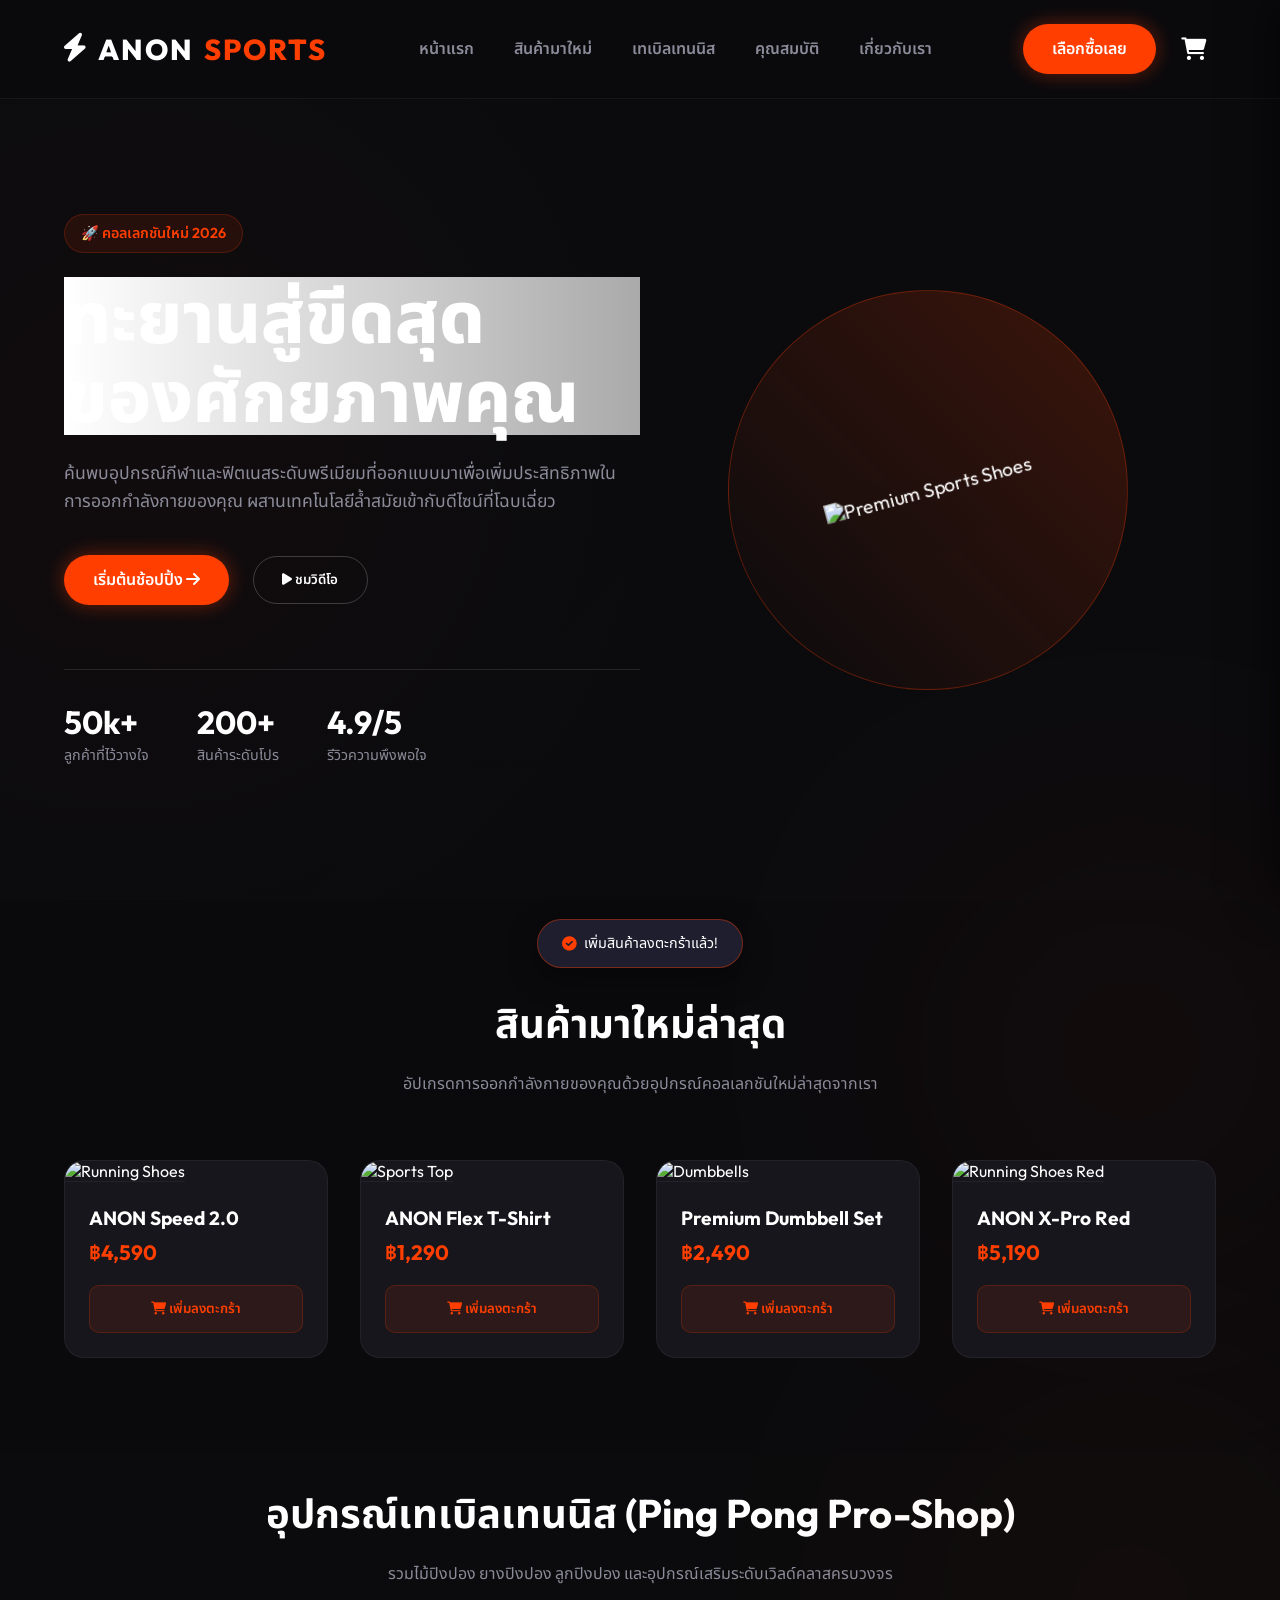
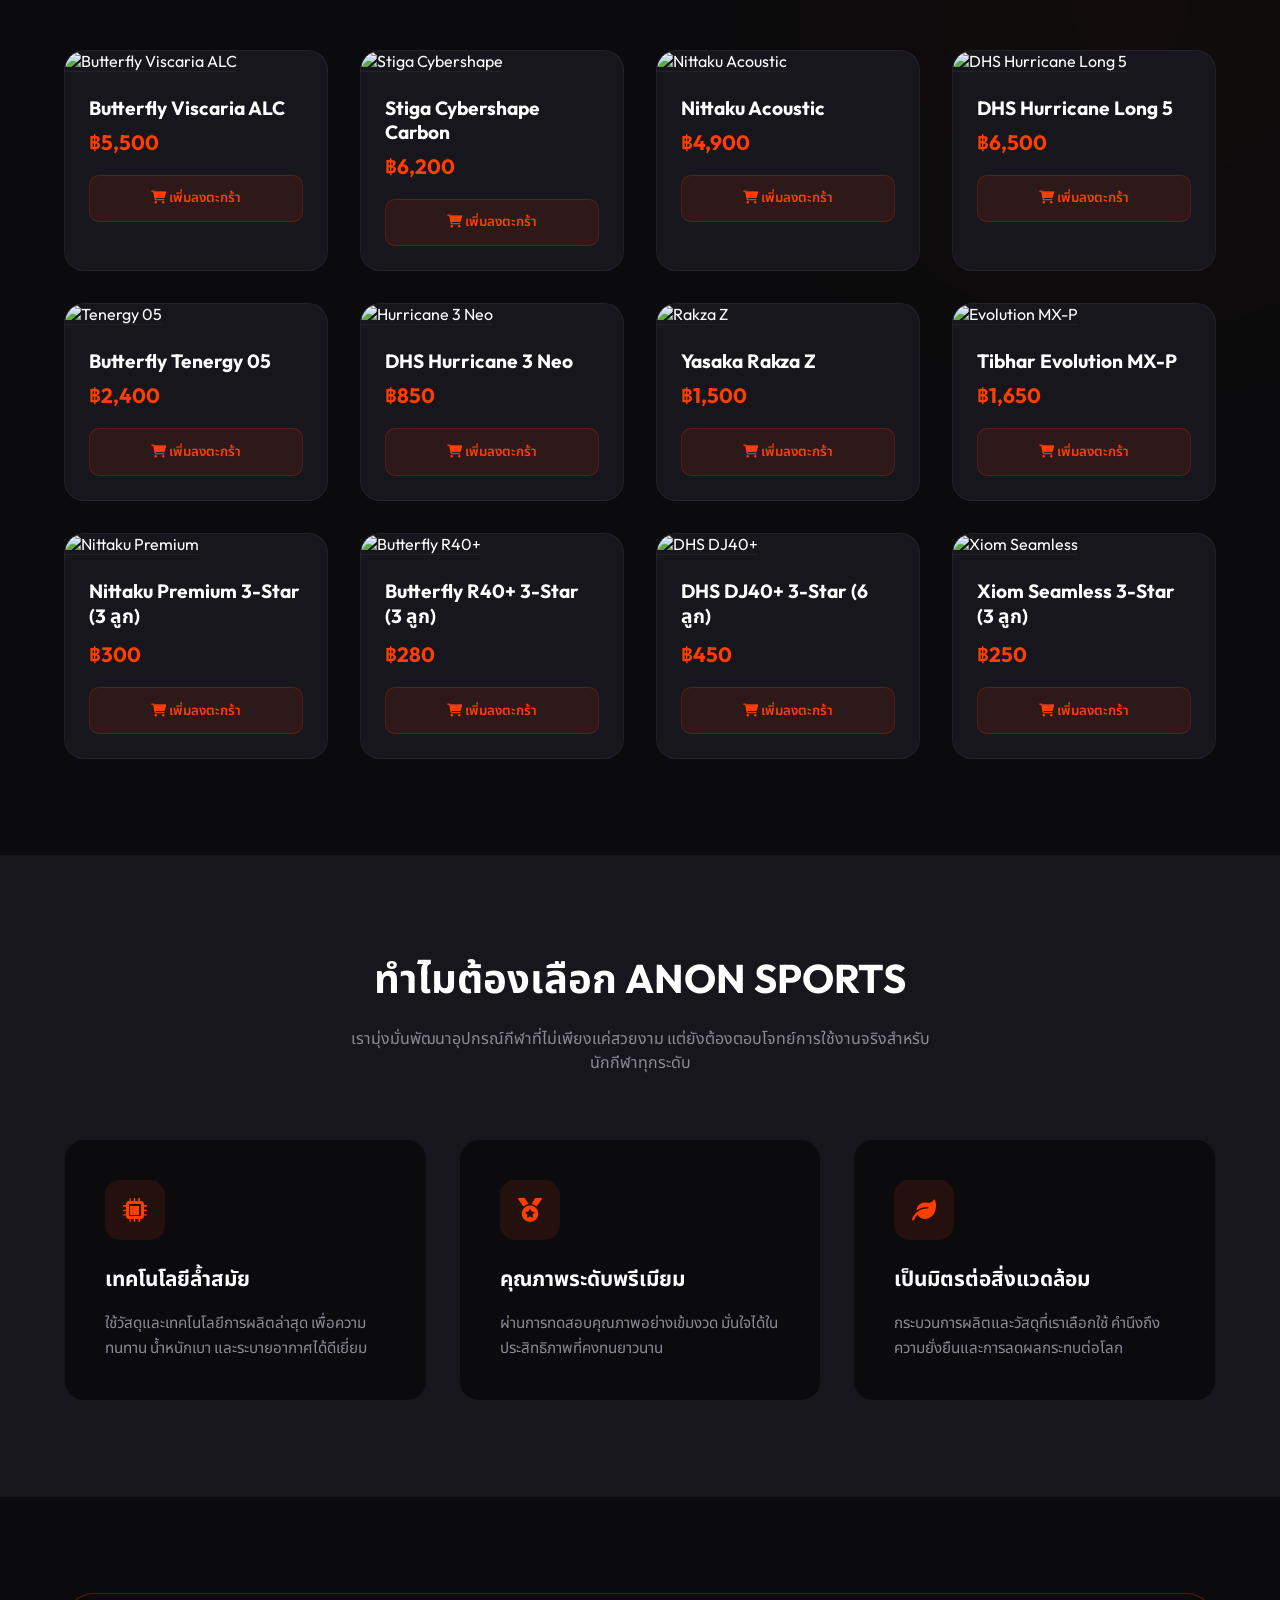
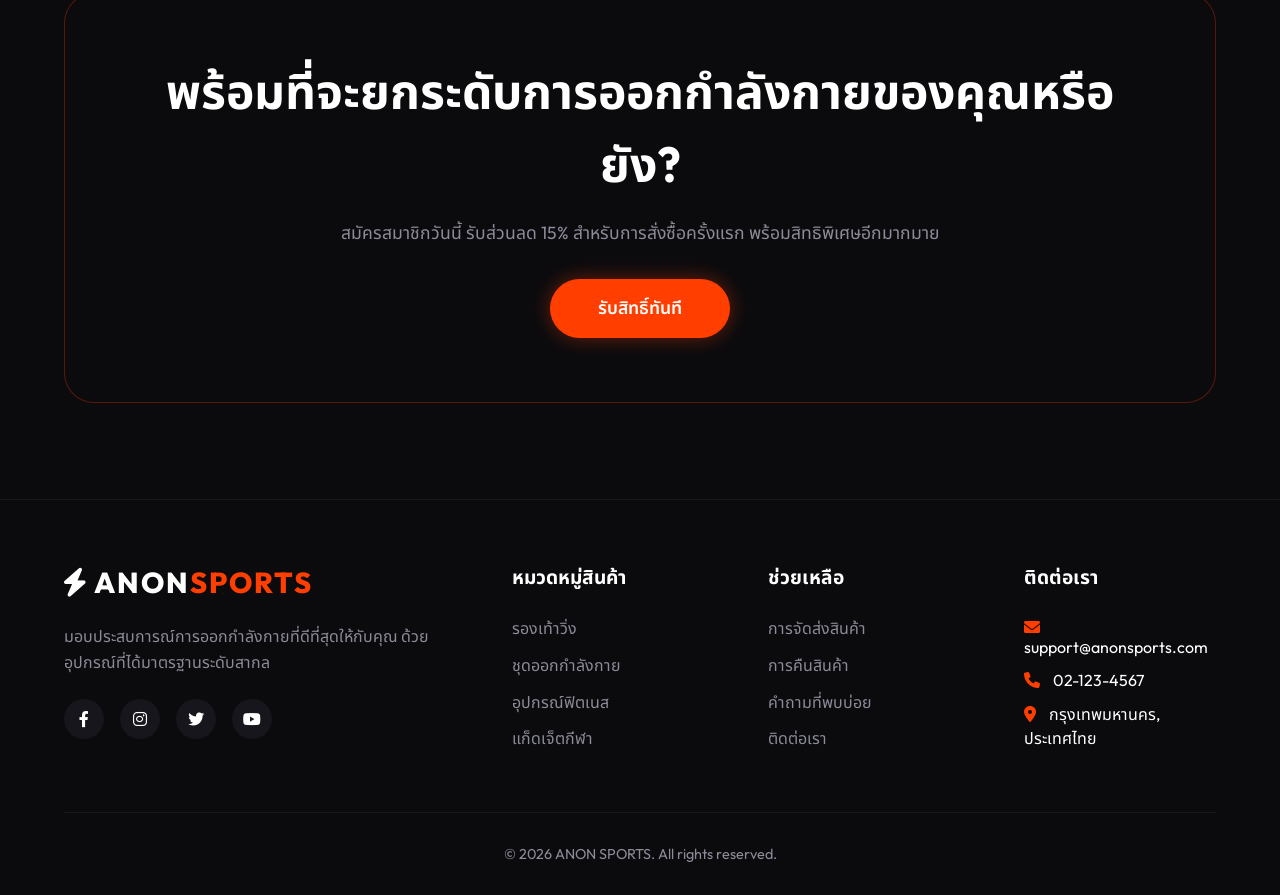
==== commit b1b76e64: "send homework" ====
--- a/index1.html
+++ b/index1.html
@@ -182,8 +182,8 @@
             line-height: 1.1;
             margin-bottom: 1.5rem;
             background: linear-gradient(to right, #fff, #aaa);
-            -webkit-background-clip: text;
-            -webkit-text-fill-color: transparent;
+
+            -webkit-tex-fill-color: transparent;
         }
 
         .hero-desc {
